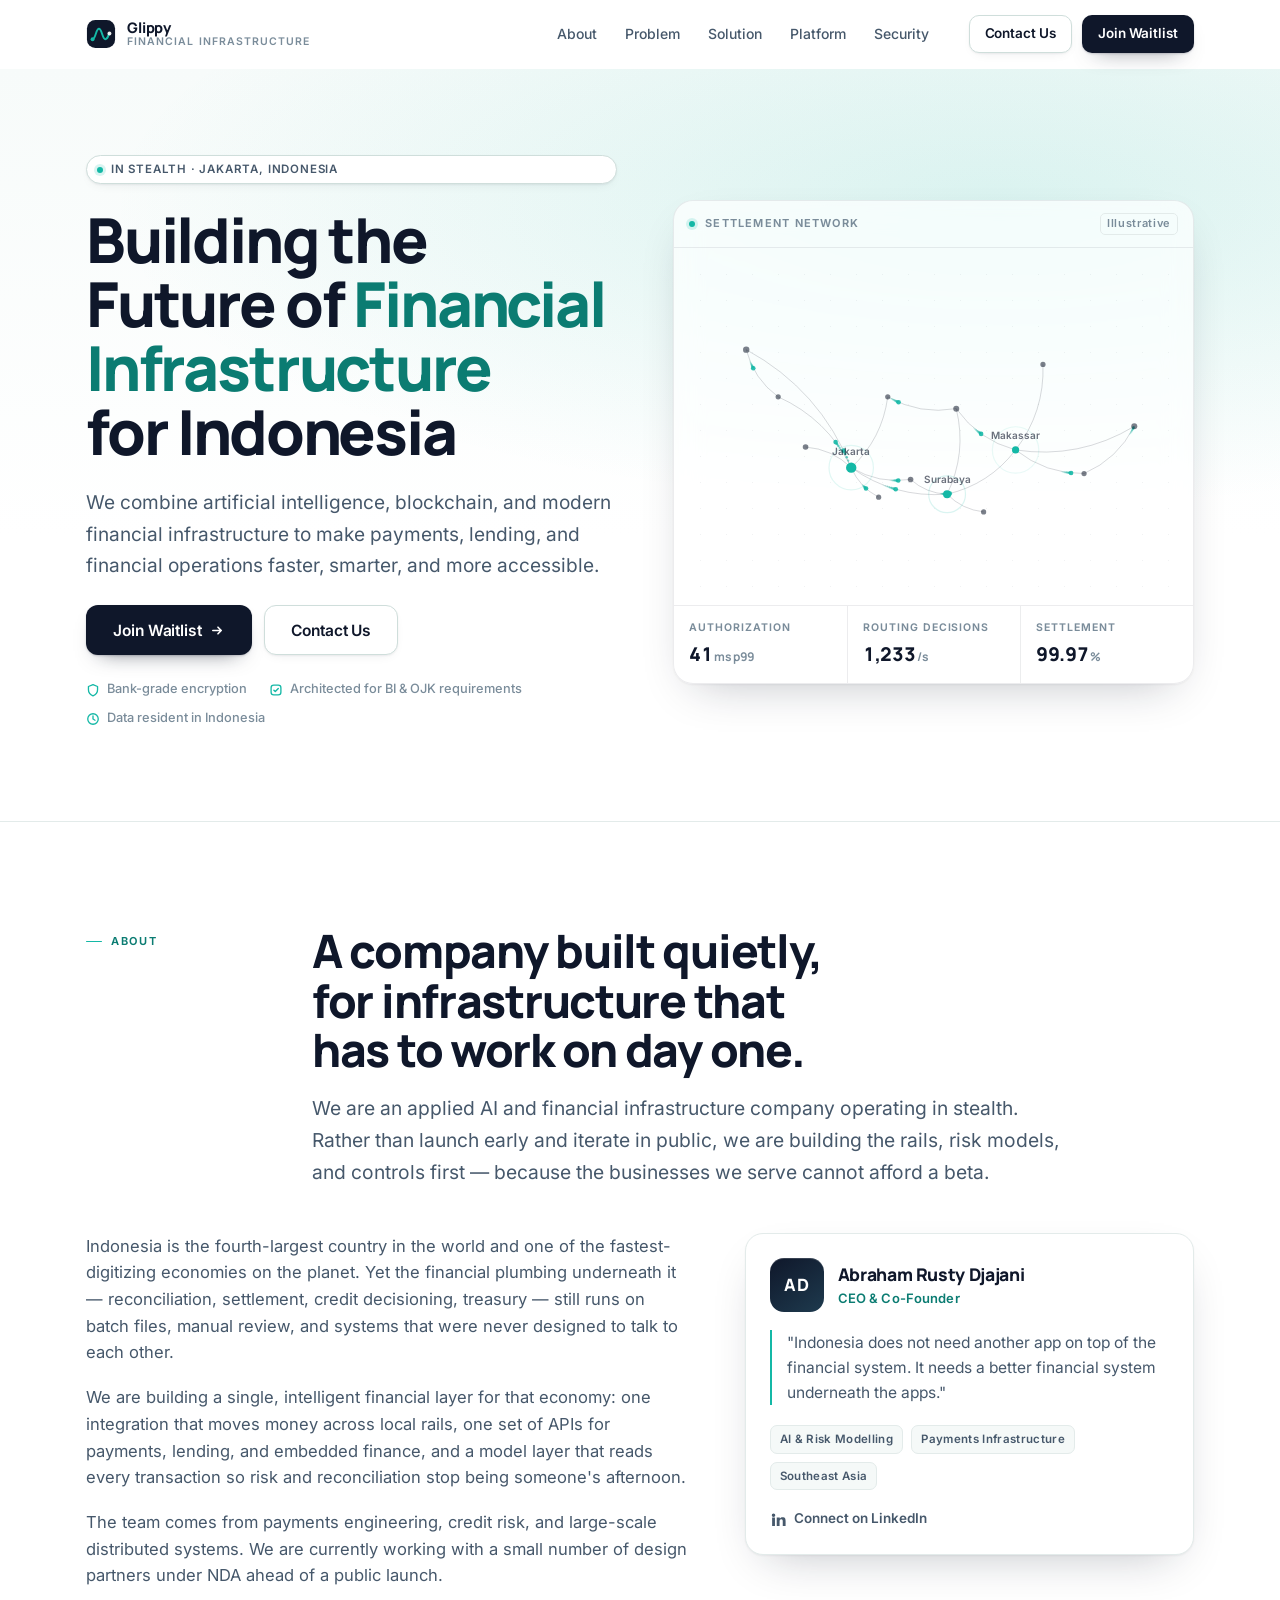
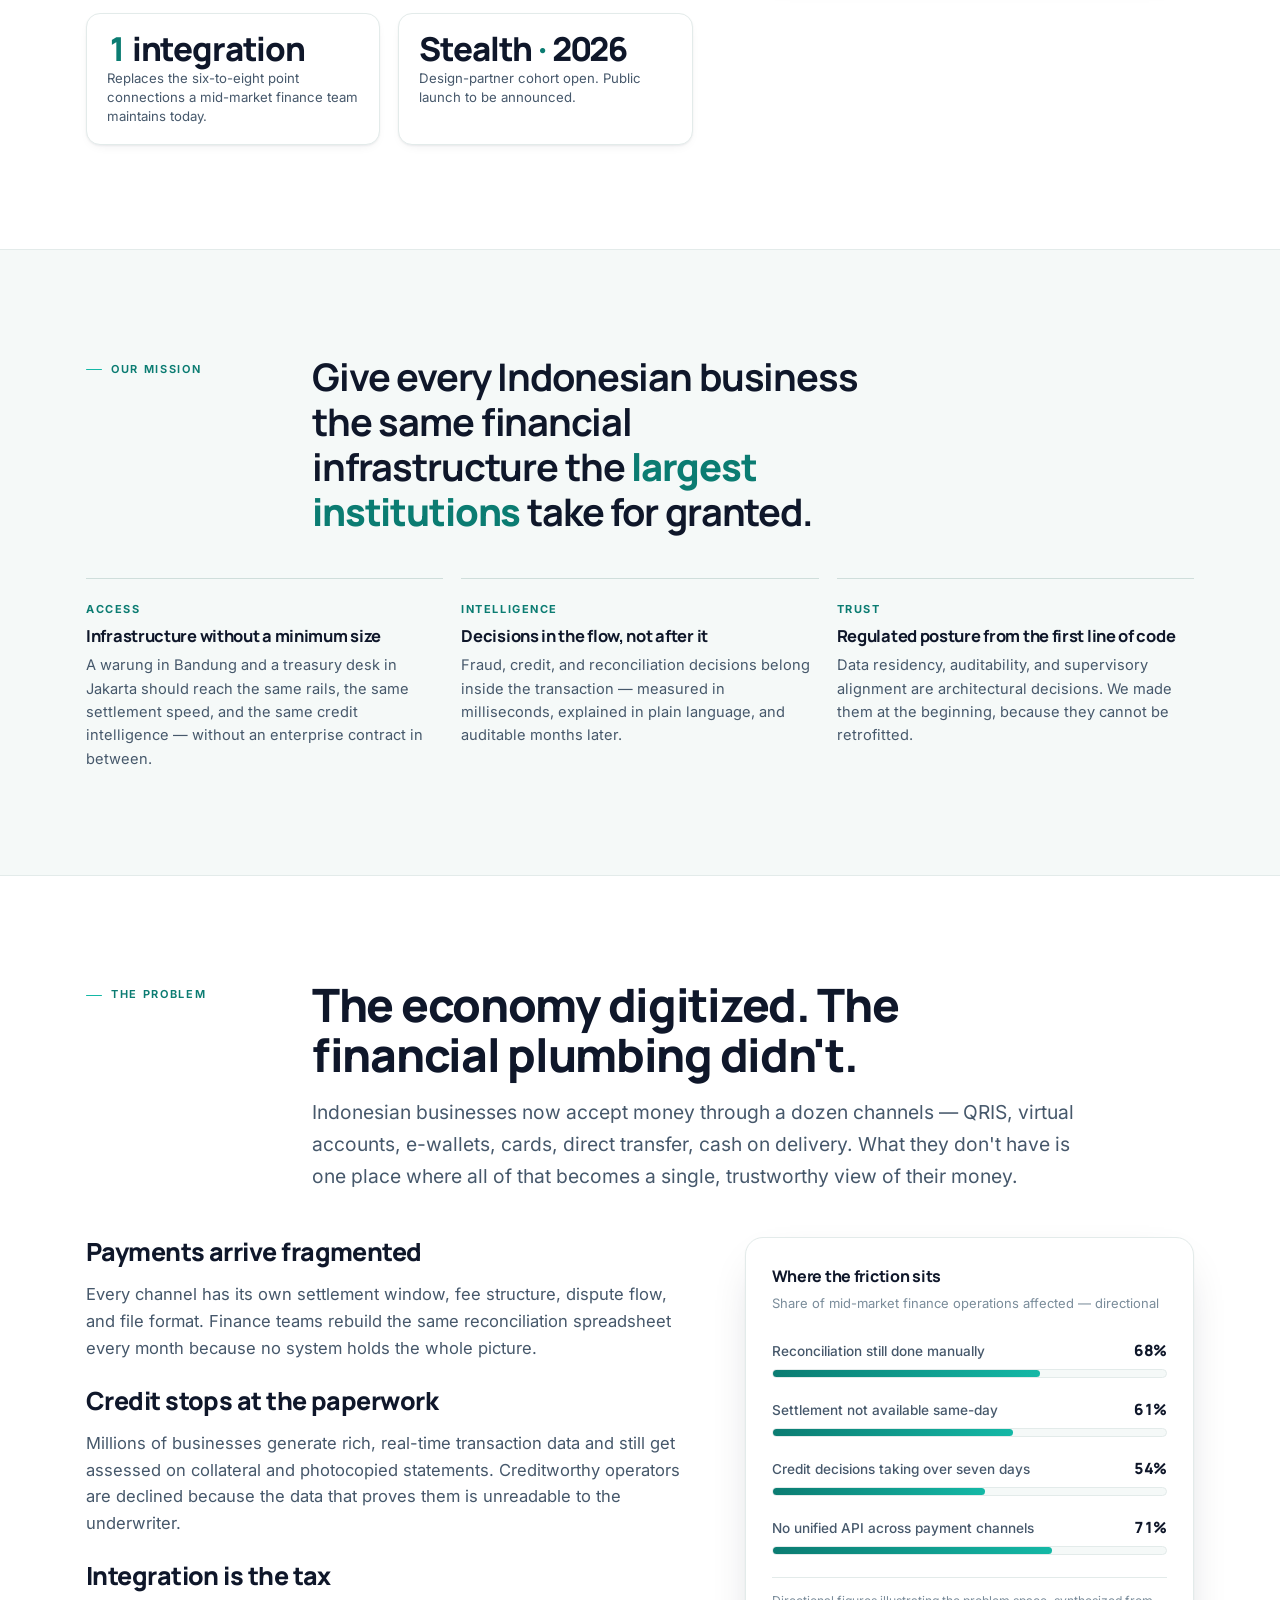
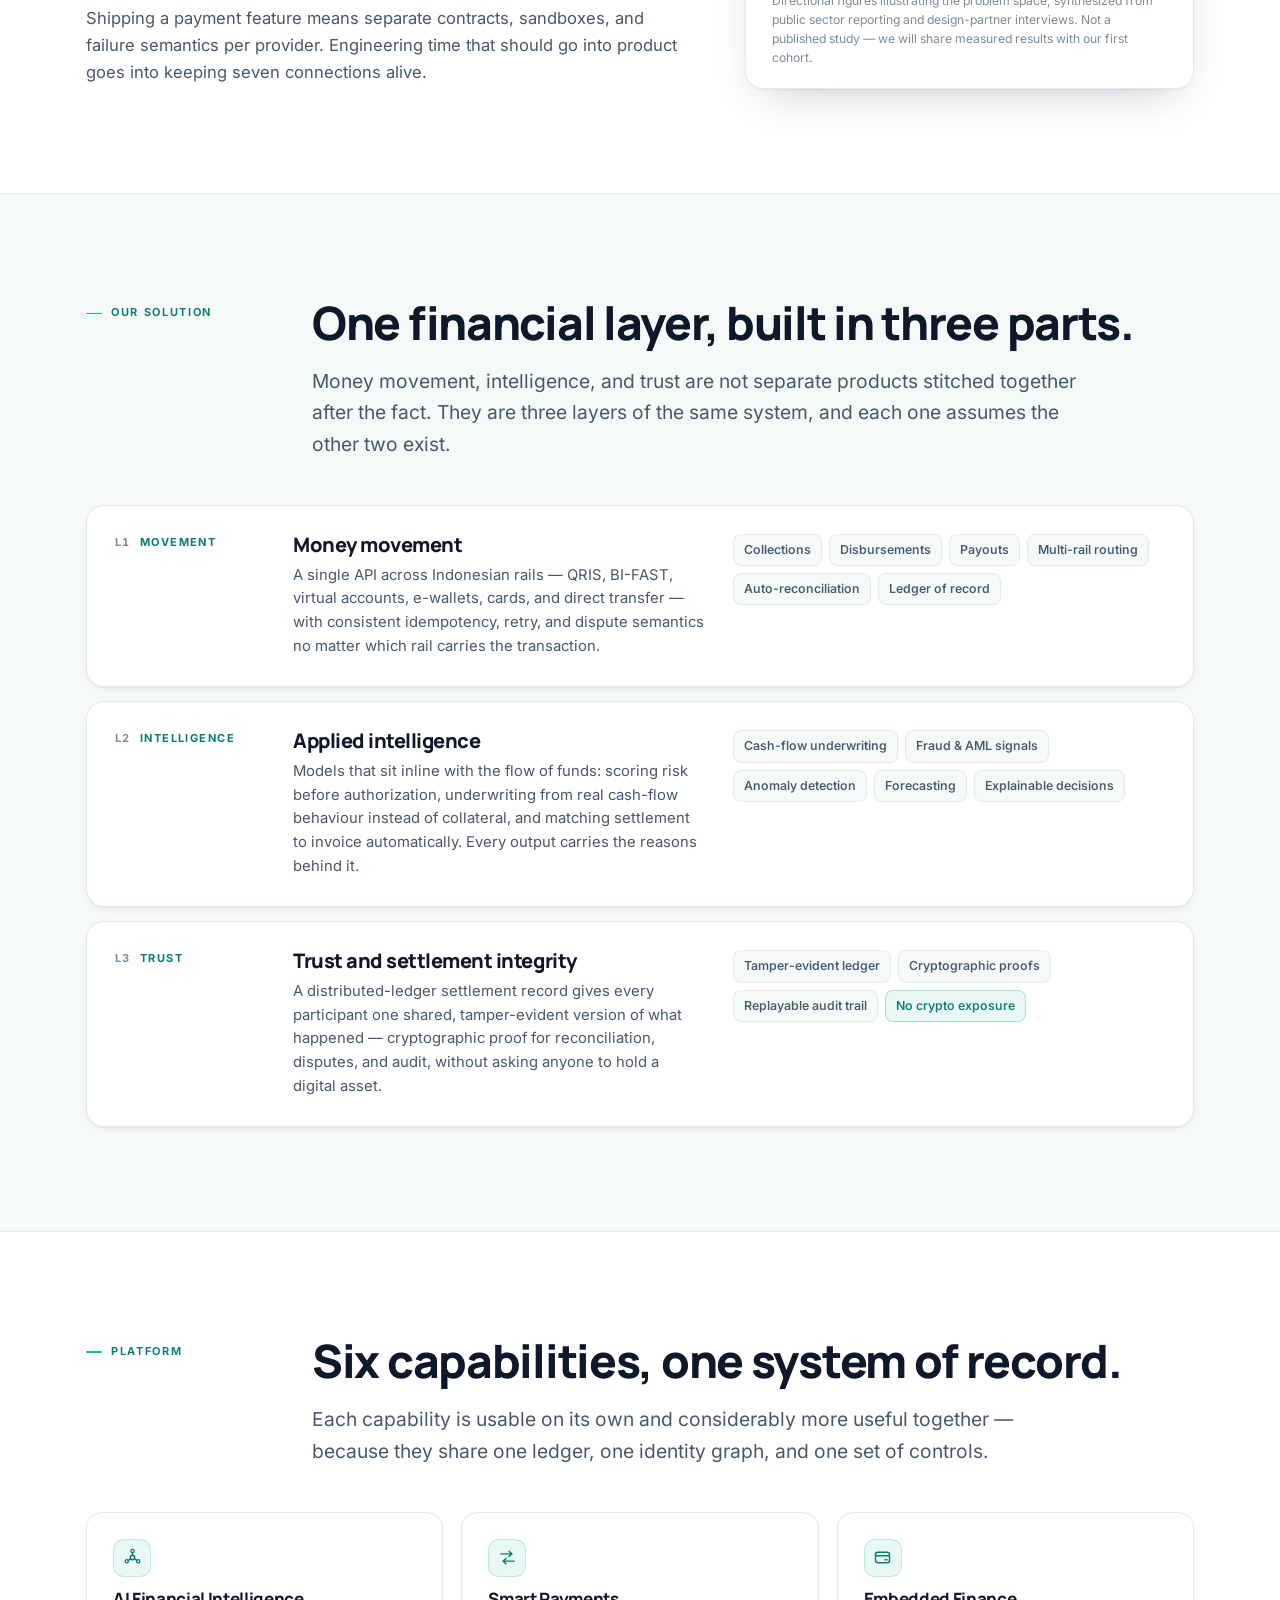
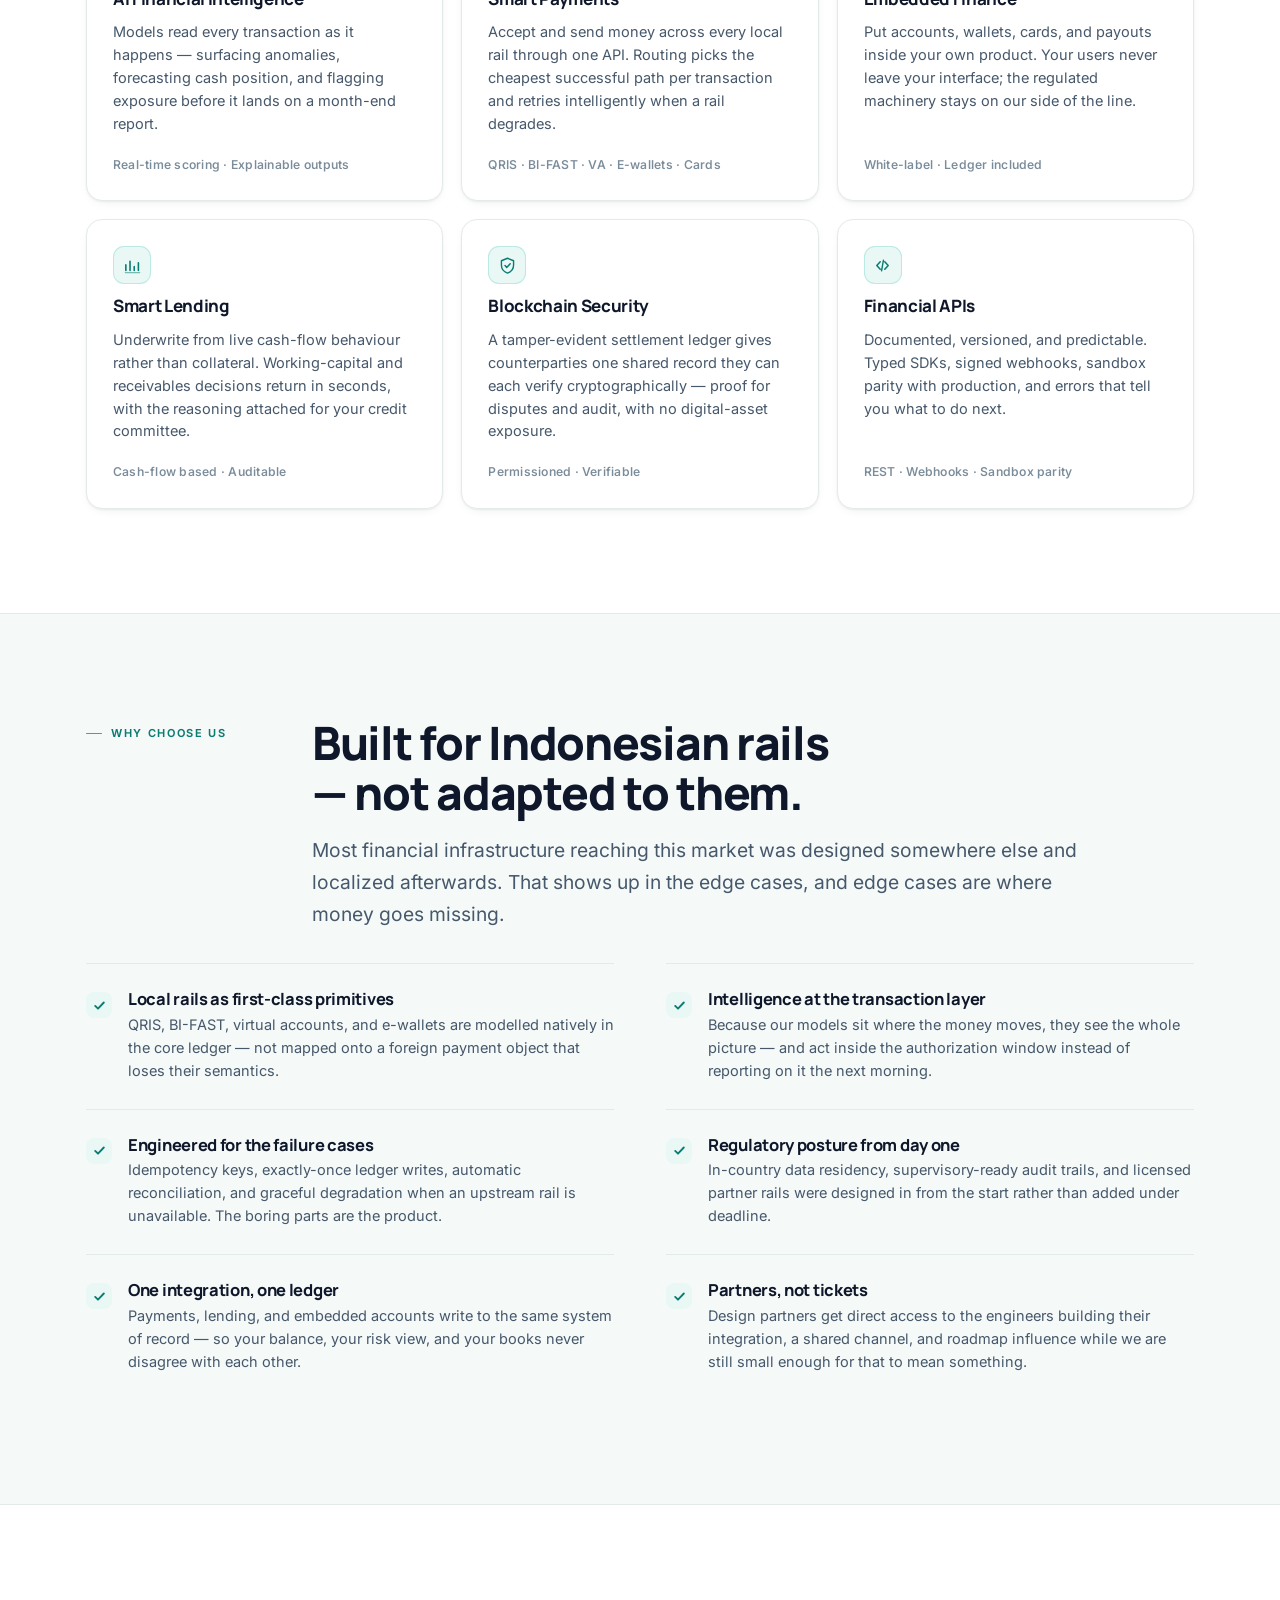
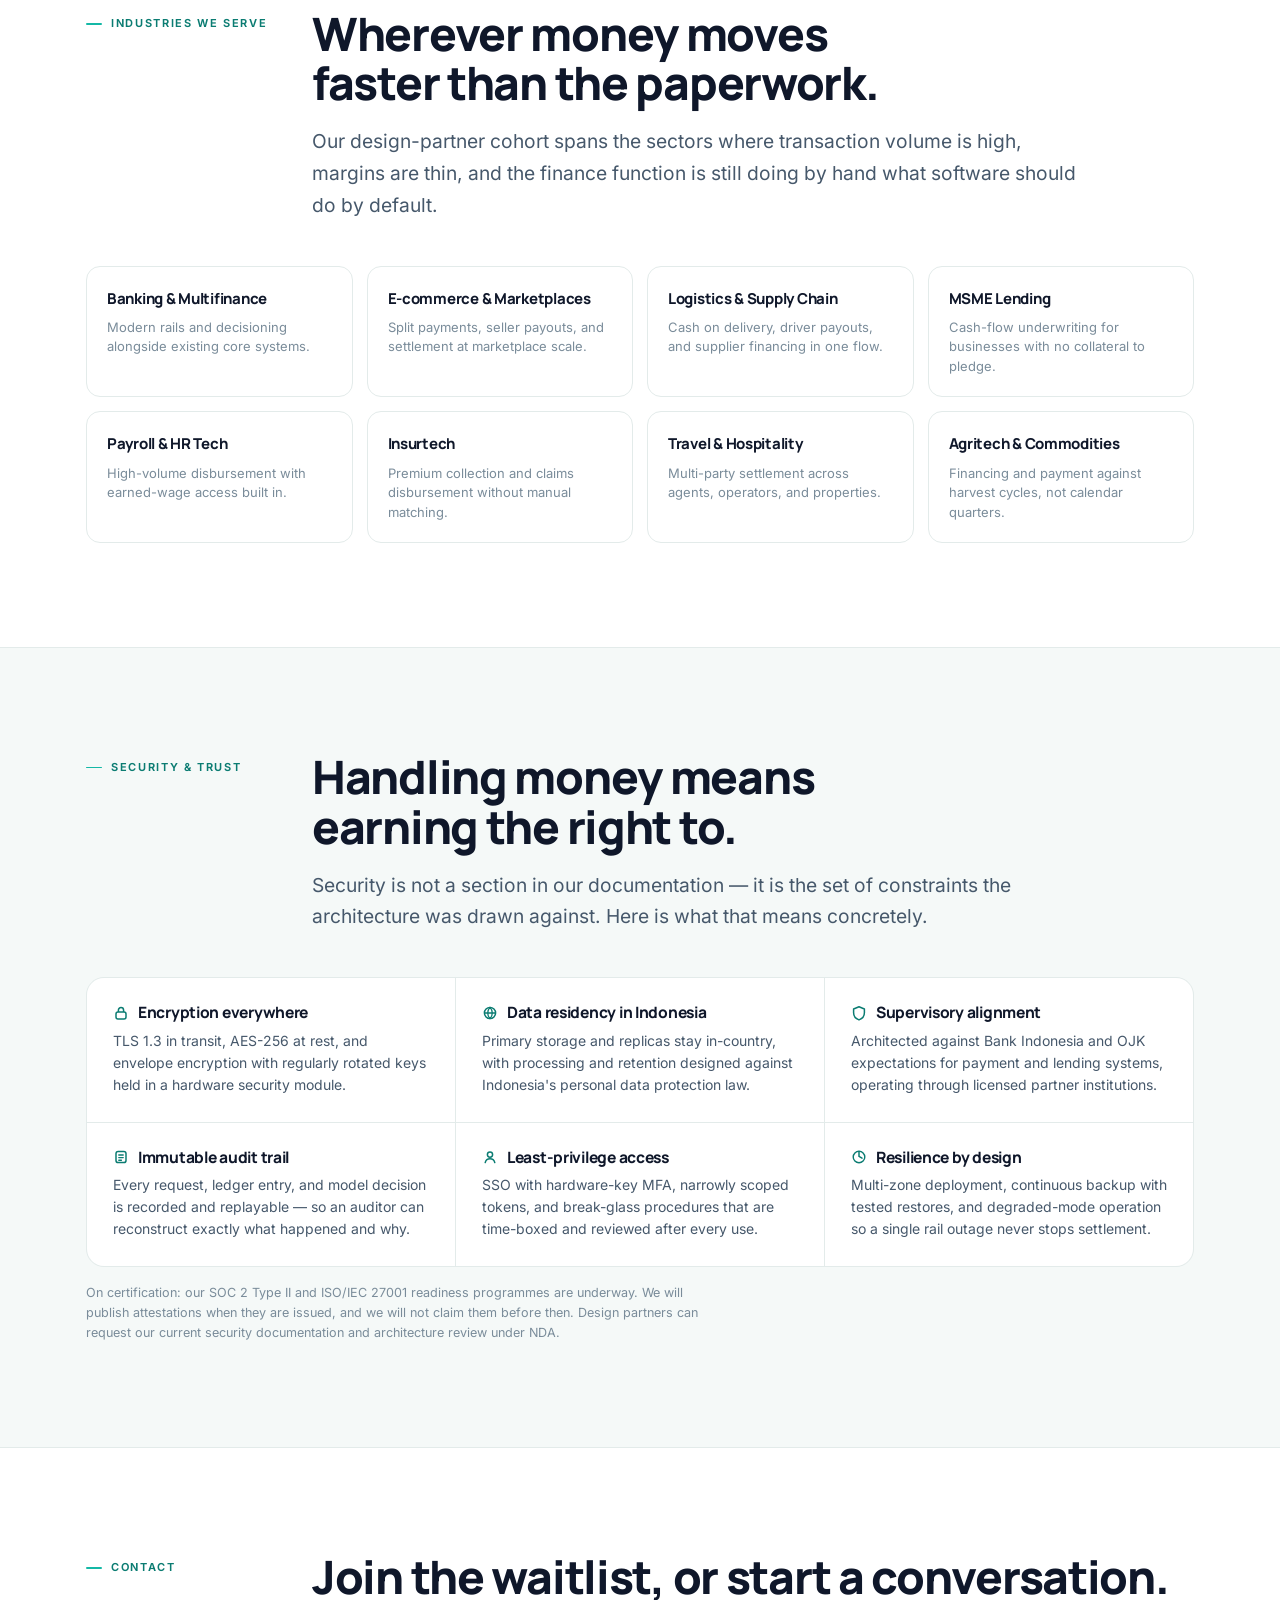
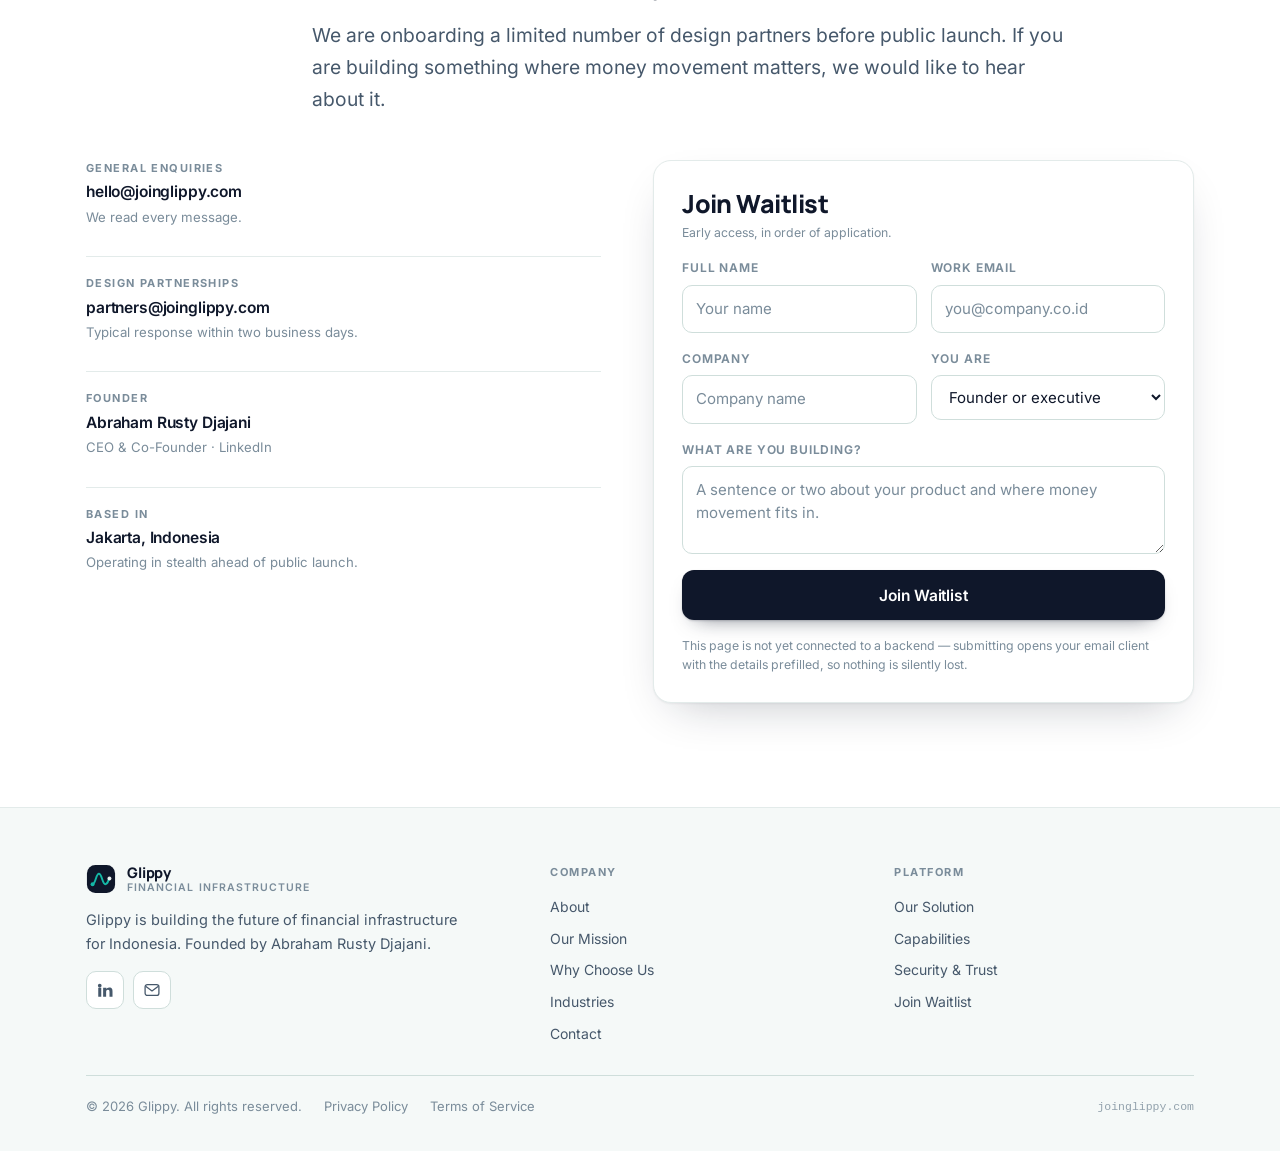
==== index.html @ 39cefb04 "Split landing page into html/css/js and rebrand to Glippy Restructure the single 167KB HTML file int" ====
<!doctype html>
<html lang="en">
<head>
<meta charset="utf-8">
<meta name="viewport" content="width=device-width, initial-scale=1">
<title>Glippy — Financial Infrastructure for Indonesia</title>
<meta name="description" content="Glippy is an applied AI and financial infrastructure company building payments, lending and settlement rails for Indonesia. Founded by Abraham Rusty Djajani. Currently in stealth.">
<meta name="theme-color" content="#14B8A6">
<link rel="canonical" href="https://joinglippy.com/">

<meta property="og:type" content="website">
<meta property="og:site_name" content="Glippy">
<meta property="og:url" content="https://joinglippy.com/">
<meta property="og:title" content="Glippy — Financial Infrastructure for Indonesia">
<meta property="og:description" content="Building the future of financial infrastructure for Indonesia. In stealth, Jakarta.">
<meta name="twitter:card" content="summary_large_image">
<meta name="twitter:title" content="Glippy — Financial Infrastructure for Indonesia">
<meta name="twitter:description" content="Building the future of financial infrastructure for Indonesia. In stealth, Jakarta.">

<link rel="icon" href="data:image/svg+xml,<svg xmlns='http://www.w3.org/2000/svg' viewBox='0 0 32 32'><rect width='32' height='32' rx='9' fill='%230F172A'/><path d='M7 21.5c3.2 0 3.6-11 6.8-11s3.6 11 6.8 11 3.4-6 4.4-6' stroke='%2314B8A6' stroke-width='2.1' stroke-linecap='round' fill='none'/></svg>">

<link rel="preload" href="fonts/inter-var.woff2" as="font" type="font/woff2" crossorigin>
<link rel="preload" href="fonts/manrope-var.woff2" as="font" type="font/woff2" crossorigin>
<link rel="stylesheet" href="css/fonts.css">
<link rel="stylesheet" href="css/styles.css">

<!-- Opt in to the scroll-reveal effect only once we know scripting works.
     Runs before first paint, so there is no flash of hidden content. -->
<script>document.documentElement.className += ' js';</script>
</head>
<body>

<header class="nav" id="nav">
  <div class="wrap nav-in">
    <a class="brand" href="#top" aria-label="Home">
      <svg class="mark" viewBox="0 0 32 32" fill="none" aria-hidden="true">
        <rect x="1" y="1" width="30" height="30" rx="9" fill="var(--ink)"/>
        <path d="M7 21.5c3.2 0 3.6-11 6.8-11s3.6 11 6.8 11 3.4-6 4.4-6" stroke="var(--accent)" stroke-width="2.1" stroke-linecap="round" fill="none"/>
        <circle cx="7" cy="21.5" r="2.1" fill="var(--accent)"/>
        <circle cx="25" cy="15.5" r="2.1" fill="#fff" fill-opacity=".9"/>
      </svg>
      <span class="brand-txt">
        <span class="brand-name">Glippy</span>
        <span class="brand-sub">Financial Infrastructure</span>
      </span>
    </a>
    <nav class="nav-links" aria-label="Sections">
      <a href="#about">About</a>
      <a href="#problem">Problem</a>
      <a href="#solution">Solution</a>
      <a href="#features">Platform</a>
      <a href="#security">Security</a>
    </nav>
    <div class="nav-act">
      <a class="btn btn-ghost btn-sm" href="#contact">Contact Us</a>
      <a class="btn btn-primary btn-sm" href="#waitlist">Join Waitlist</a>
    </div>
    <button class="burger" id="burger" aria-label="Open menu" aria-expanded="false" aria-controls="mobile"><span></span></button>
  </div>
  <div class="mobile" id="mobile">
    <div class="wrap mobile-in">
      <a href="#about">About</a>
      <a href="#mission">Our Mission</a>
      <a href="#problem">The Problem</a>
      <a href="#solution">Our Solution</a>
      <a href="#features">Platform</a>
      <a href="#industries">Industries</a>
      <a href="#security">Security &amp; Trust</a>
      <a class="btn btn-primary" href="#waitlist">Join Waitlist</a>
    </div>
  </div>
</header>

<!-- ================= HERO ================= -->
<section class="hero" id="top">
  <div class="wrap hero-in">
    <div class="stack gap-24 rv in">
      <span class="pill"><span class="dot live"></span>In stealth · Jakarta, Indonesia</span>
      <h1>Building the Future of <em>Financial Infrastructure</em> for Indonesia</h1>
      <p class="hero-sub">We combine artificial intelligence, blockchain, and modern financial infrastructure to make payments, lending, and financial operations faster, smarter, and more accessible.</p>
      <div class="hero-cta">
        <a class="btn btn-primary btn-lg" href="#waitlist">Join Waitlist
          <svg width="15" height="15" viewBox="0 0 16 16" fill="none" aria-hidden="true"><path d="M3 8h9M8.5 4.5 12 8l-3.5 3.5" stroke="currentColor" stroke-width="1.7" stroke-linecap="round" stroke-linejoin="round"/></svg>
        </a>
        <a class="btn btn-ghost btn-lg" href="#contact">Contact Us</a>
      </div>
      <ul class="trustline">
        <li><svg width="14" height="14" viewBox="0 0 16 16" fill="none" aria-hidden="true"><path d="M8 1.8 13.2 4v3.7c0 3.2-2.1 5.8-5.2 6.9-3.1-1.1-5.2-3.7-5.2-6.9V4L8 1.8Z" stroke="currentColor" stroke-width="1.5" stroke-linejoin="round"/></svg>Bank-grade encryption</li>
        <li><svg width="14" height="14" viewBox="0 0 16 16" fill="none" aria-hidden="true"><rect x="2.4" y="2.4" width="11.2" height="11.2" rx="3" stroke="currentColor" stroke-width="1.5"/><path d="M5.6 8.2 7.2 9.8l3.4-3.6" stroke="currentColor" stroke-width="1.6" stroke-linecap="round" stroke-linejoin="round"/></svg>Architected for BI &amp; OJK requirements</li>
        <li><svg width="14" height="14" viewBox="0 0 16 16" fill="none" aria-hidden="true"><circle cx="8" cy="8" r="6" stroke="currentColor" stroke-width="1.5"/><path d="M8 4.6V8l2.3 1.4" stroke="currentColor" stroke-width="1.5" stroke-linecap="round"/></svg>Data resident in Indonesia</li>
      </ul>
    </div>

    <figure class="netpanel rv in" style="margin:0;transition-delay:.12s">
      <figcaption class="netpanel-top">
        <span class="dot live"></span>Settlement network
        <span class="tag">Illustrative</span>
      </figcaption>
      <div class="netwrap"><canvas id="net" aria-label="Animated diagram: payment authorizations routing between financial hubs across the Indonesian archipelago" role="img"></canvas></div>
      <div class="netfoot">
        <div class="metric"><span class="k">Authorization</span><span class="v" id="m1">38<span>ms p99</span></span></div>
        <div class="metric"><span class="k">Routing decisions</span><span class="v" id="m2">1,240<span>/s</span></span></div>
        <div class="metric"><span class="k">Settlement</span><span class="v" id="m3">99.98<span>%</span></span></div>
      </div>
    </figure>
  </div>
</section>

<!-- ================= ABOUT ================= -->
<section class="band sec" id="about">
  <div class="wrap stack gap-44">
    <div class="sec-head rv">
      <span class="eyebrow">About</span>
      <div class="stack gap-18">
        <h2 class="h2">A company built quietly, for infrastructure that has to work on day one.</h2>
        <p class="lede">We are an applied AI and financial infrastructure company operating in stealth. Rather than launch early and iterate in public, we are building the rails, risk models, and controls first — because the businesses we serve cannot afford a beta.</p>
      </div>
    </div>

    <div class="about-grid rv">
      <div class="stack gap-18">
        <p class="body">Indonesia is the fourth-largest country in the world and one of the fastest-digitizing economies on the planet. Yet the financial plumbing underneath it — reconciliation, settlement, credit decisioning, treasury — still runs on batch files, manual review, and systems that were never designed to talk to each other.</p>
        <p class="body">We are building a single, intelligent financial layer for that economy: one integration that moves money across local rails, one set of APIs for payments, lending, and embedded finance, and a model layer that reads every transaction so risk and reconciliation stop being someone's afternoon.</p>
        <p class="body">The team comes from payments engineering, credit risk, and large-scale distributed systems. We are currently working with a small number of design partners under NDA ahead of a public launch.</p>
        <div class="grid-2" style="margin-top:6px">
          <div class="stat"><span class="v"><em>1</em> integration</span><span class="k">Replaces the six-to-eight point connections a mid-market finance team maintains today.</span></div>
          <div class="stat"><span class="v">Stealth <em>·</em> 2026</span><span class="k">Design-partner cohort open. Public launch to be announced.</span></div>
        </div>
      </div>

      <aside class="founder stack gap-18">
        <div class="founder-top">
          <div class="avatar" aria-hidden="true">AD</div>
          <div>
            <div class="founder-name">Abraham Rusty Djajani</div>
            <div class="founder-role">CEO &amp; Co-Founder</div>
          </div>
        </div>
        <p class="founder-quote">"Indonesia does not need another app on top of the financial system. It needs a better financial system underneath the apps."</p>
        <div class="founder-meta">
          <span class="tagchip">AI &amp; Risk Modelling</span>
          <span class="tagchip">Payments Infrastructure</span>
          <span class="tagchip">Southeast Asia</span>
        </div>
        <a class="linkedin" href="#" aria-label="Abraham Rusty Djajani on LinkedIn">
          <svg width="17" height="17" viewBox="0 0 24 24" fill="currentColor" aria-hidden="true"><path d="M4.98 3.5a2.5 2.5 0 1 1 0 5 2.5 2.5 0 0 1 0-5ZM3 9h4v12H3V9Zm7 0h3.8v1.7h.05c.53-.95 1.83-1.95 3.76-1.95C21.6 8.75 22 11 22 14.1V21h-4v-6.1c0-1.5-.03-3.4-2.1-3.4s-2.4 1.6-2.4 3.3V21h-4V9Z"/></svg>
          Connect on LinkedIn
        </a>
      </aside>
    </div>
  </div>
</section>

<!-- ================= MISSION ================= -->
<section class="band band-tint sec" id="mission">
  <div class="wrap stack gap-44">
    <div class="sec-head rv">
      <span class="eyebrow">Our Mission</span>
      <p class="mission-quote">Give every Indonesian business the same financial infrastructure the <b>largest institutions</b> take for granted.</p>
    </div>
    <div class="grid-3 rv">
      <div class="pillar">
        <span class="n">Access</span>
        <h4>Infrastructure without a minimum size</h4>
        <p>A warung in Bandung and a treasury desk in Jakarta should reach the same rails, the same settlement speed, and the same credit intelligence — without an enterprise contract in between.</p>
      </div>
      <div class="pillar">
        <span class="n">Intelligence</span>
        <h4>Decisions in the flow, not after it</h4>
        <p>Fraud, credit, and reconciliation decisions belong inside the transaction — measured in milliseconds, explained in plain language, and auditable months later.</p>
      </div>
      <div class="pillar">
        <span class="n">Trust</span>
        <h4>Regulated posture from the first line of code</h4>
        <p>Data residency, auditability, and supervisory alignment are architectural decisions. We made them at the beginning, because they cannot be retrofitted.</p>
      </div>
    </div>
  </div>
</section>

<!-- ================= PROBLEM ================= -->
<section class="band sec" id="problem">
  <div class="wrap stack gap-44">
    <div class="sec-head rv">
      <span class="eyebrow">The Problem</span>
      <div class="stack gap-18">
        <h2 class="h2">The economy digitized. The financial plumbing didn't.</h2>
        <p class="lede">Indonesian businesses now accept money through a dozen channels — QRIS, virtual accounts, e-wallets, cards, direct transfer, cash on delivery. What they don't have is one place where all of that becomes a single, trustworthy view of their money.</p>
      </div>
    </div>

    <div class="about-grid rv">
      <div class="stack gap-24">
        <div class="stack gap-14">
          <h3 class="h3">Payments arrive fragmented</h3>
          <p class="body">Every channel has its own settlement window, fee structure, dispute flow, and file format. Finance teams rebuild the same reconciliation spreadsheet every month because no system holds the whole picture.</p>
        </div>
        <div class="stack gap-14">
          <h3 class="h3">Credit stops at the paperwork</h3>
          <p class="body">Millions of businesses generate rich, real-time transaction data and still get assessed on collateral and photocopied statements. Creditworthy operators are declined because the data that proves them is unreadable to the underwriter.</p>
        </div>
        <div class="stack gap-14">
          <h3 class="h3">Integration is the tax</h3>
          <p class="body">Shipping a payment feature means separate contracts, sandboxes, and failure semantics per provider. Engineering time that should go into product goes into keeping seven connections alive.</p>
        </div>
      </div>

      <figure class="chartcard" style="margin:0">
        <div class="chart-title">Where the friction sits</div>
        <div class="chart-sub">Share of mid-market finance operations affected — directional</div>
        <div class="bars" id="bars">
          <div class="bar-row">
            <span class="bar-lab">Reconciliation still done manually</span>
            <span class="bar-val">68%</span>
            <div class="bar-track"><div class="bar-fill" data-v="68"></div></div>
          </div>
          <div class="bar-row">
            <span class="bar-lab">Settlement not available same-day</span>
            <span class="bar-val">61%</span>
            <div class="bar-track"><div class="bar-fill" data-v="61"></div></div>
          </div>
          <div class="bar-row">
            <span class="bar-lab">Credit decisions taking over seven days</span>
            <span class="bar-val">54%</span>
            <div class="bar-track"><div class="bar-fill" data-v="54"></div></div>
          </div>
          <div class="bar-row">
            <span class="bar-lab">No unified API across payment channels</span>
            <span class="bar-val">71%</span>
            <div class="bar-track"><div class="bar-fill" data-v="71"></div></div>
          </div>
        </div>
        <figcaption class="chart-note">Directional figures illustrating the problem space, synthesized from public sector reporting and design-partner interviews. Not a published study — we will share measured results with our first cohort.</figcaption>
      </figure>
    </div>
  </div>
</section>

<!-- ================= SOLUTION ================= -->
<section class="band band-tint sec" id="solution">
  <div class="wrap stack gap-44">
    <div class="sec-head rv">
      <span class="eyebrow">Our Solution</span>
      <div class="stack gap-18">
        <h2 class="h2">One financial layer, built in three parts.</h2>
        <p class="lede">Money movement, intelligence, and trust are not separate products stitched together after the fact. They are three layers of the same system, and each one assumes the other two exist.</p>
      </div>
    </div>

    <div class="stack gap-14 rv">
      <div class="layer">
        <span class="layer-tag"><span class="idx">L1</span>Movement</span>
        <div>
          <h4>Money movement</h4>
          <p>A single API across Indonesian rails — QRIS, BI-FAST, virtual accounts, e-wallets, cards, and direct transfer — with consistent idempotency, retry, and dispute semantics no matter which rail carries the transaction.</p>
        </div>
        <div class="chips">
          <span class="chip">Collections</span><span class="chip">Disbursements</span><span class="chip">Payouts</span>
          <span class="chip">Multi-rail routing</span><span class="chip">Auto-reconciliation</span><span class="chip">Ledger of record</span>
        </div>
      </div>
      <div class="layer">
        <span class="layer-tag"><span class="idx">L2</span>Intelligence</span>
        <div>
          <h4>Applied intelligence</h4>
          <p>Models that sit inline with the flow of funds: scoring risk before authorization, underwriting from real cash-flow behaviour instead of collateral, and matching settlement to invoice automatically. Every output carries the reasons behind it.</p>
        </div>
        <div class="chips">
          <span class="chip">Cash-flow underwriting</span><span class="chip">Fraud &amp; AML signals</span><span class="chip">Anomaly detection</span>
          <span class="chip">Forecasting</span><span class="chip">Explainable decisions</span>
        </div>
      </div>
      <div class="layer">
        <span class="layer-tag"><span class="idx">L3</span>Trust</span>
        <div>
          <h4>Trust and settlement integrity</h4>
          <p>A distributed-ledger settlement record gives every participant one shared, tamper-evident version of what happened — cryptographic proof for reconciliation, disputes, and audit, without asking anyone to hold a digital asset.</p>
        </div>
        <div class="chips">
          <span class="chip">Tamper-evident ledger</span><span class="chip">Cryptographic proofs</span><span class="chip">Replayable audit trail</span>
          <span class="chip accent">No crypto exposure</span>
        </div>
      </div>
    </div>
  </div>
</section>

<!-- ================= FEATURES ================= -->
<section class="band sec" id="features">
  <div class="wrap stack gap-44">
    <div class="sec-head rv">
      <span class="eyebrow">Platform</span>
      <div class="stack gap-18">
        <h2 class="h2">Six capabilities, one system of record.</h2>
        <p class="lede">Each capability is usable on its own and considerably more useful together — because they share one ledger, one identity graph, and one set of controls.</p>
      </div>
    </div>

    <div class="grid-3 rv">
      <article class="feat">
        <span class="feat-ico" aria-hidden="true"><svg width="19" height="19" viewBox="0 0 20 20" fill="none"><circle cx="10" cy="10" r="2.4" stroke="currentColor" stroke-width="1.5"/><circle cx="10" cy="3.2" r="1.7" stroke="currentColor" stroke-width="1.4"/><circle cx="16" cy="14" r="1.7" stroke="currentColor" stroke-width="1.4"/><circle cx="4" cy="14" r="1.7" stroke="currentColor" stroke-width="1.4"/><path d="M10 5v2.6M11.8 11.4l2.8 1.6M8.2 11.4l-2.8 1.6" stroke="currentColor" stroke-width="1.4" stroke-linecap="round"/></svg></span>
        <h4>AI Financial Intelligence</h4>
        <p>Models read every transaction as it happens — surfacing anomalies, forecasting cash position, and flagging exposure before it lands on a month-end report.</p>
        <span class="meta">Real-time scoring · Explainable outputs</span>
      </article>

      <article class="feat">
        <span class="feat-ico" aria-hidden="true"><svg width="19" height="19" viewBox="0 0 20 20" fill="none"><path d="M3 6.2h11.5M11.6 3.4 14.6 6.2 11.6 9M17 13.8H5.5M8.4 11l-3 2.8L8.4 16.6" stroke="currentColor" stroke-width="1.5" stroke-linecap="round" stroke-linejoin="round"/></svg></span>
        <h4>Smart Payments</h4>
        <p>Accept and send money across every local rail through one API. Routing picks the cheapest successful path per transaction and retries intelligently when a rail degrades.</p>
        <span class="meta">QRIS · BI-FAST · VA · E-wallets · Cards</span>
      </article>

      <article class="feat">
        <span class="feat-ico" aria-hidden="true"><svg width="19" height="19" viewBox="0 0 20 20" fill="none"><rect x="2.6" y="4.4" width="14.8" height="11.2" rx="2.6" stroke="currentColor" stroke-width="1.5"/><path d="M2.6 8.2h14.8" stroke="currentColor" stroke-width="1.5"/><path d="M12.6 12.4h2.2" stroke="currentColor" stroke-width="1.6" stroke-linecap="round"/></svg></span>
        <h4>Embedded Finance</h4>
        <p>Put accounts, wallets, cards, and payouts inside your own product. Your users never leave your interface; the regulated machinery stays on our side of the line.</p>
        <span class="meta">White-label · Ledger included</span>
      </article>

      <article class="feat">
        <span class="feat-ico" aria-hidden="true"><svg width="19" height="19" viewBox="0 0 20 20" fill="none"><path d="M3 15.2V9.4M7.4 15.2V5.6M11.8 15.2v-4M16.2 15.2V7.2" stroke="currentColor" stroke-width="1.7" stroke-linecap="round"/><path d="M2.4 17.4h15.2" stroke="currentColor" stroke-width="1.3" stroke-linecap="round" opacity=".5"/></svg></span>
        <h4>Smart Lending</h4>
        <p>Underwrite from live cash-flow behaviour rather than collateral. Working-capital and receivables decisions return in seconds, with the reasoning attached for your credit committee.</p>
        <span class="meta">Cash-flow based · Auditable</span>
      </article>

      <article class="feat">
        <span class="feat-ico" aria-hidden="true"><svg width="19" height="19" viewBox="0 0 20 20" fill="none"><path d="M10 2.4 16.4 5v4.6c0 4-2.6 7.2-6.4 8.4-3.8-1.2-6.4-4.4-6.4-8.4V5L10 2.4Z" stroke="currentColor" stroke-width="1.5" stroke-linejoin="round"/><path d="M7.4 10.1 9.2 12l3.6-3.9" stroke="currentColor" stroke-width="1.6" stroke-linecap="round" stroke-linejoin="round"/></svg></span>
        <h4>Blockchain Security</h4>
        <p>A tamper-evident settlement ledger gives counterparties one shared record they can each verify cryptographically — proof for disputes and audit, with no digital-asset exposure.</p>
        <span class="meta">Permissioned · Verifiable</span>
      </article>

      <article class="feat">
        <span class="feat-ico" aria-hidden="true"><svg width="19" height="19" viewBox="0 0 20 20" fill="none"><path d="M7.6 6 4 10l3.6 4M12.4 6 16 10l-3.6 4" stroke="currentColor" stroke-width="1.6" stroke-linecap="round" stroke-linejoin="round"/><path d="M11 4.4 9 15.6" stroke="currentColor" stroke-width="1.5" stroke-linecap="round"/></svg></span>
        <h4>Financial APIs</h4>
        <p>Documented, versioned, and predictable. Typed SDKs, signed webhooks, sandbox parity with production, and errors that tell you what to do next.</p>
        <span class="meta">REST · Webhooks · Sandbox parity</span>
      </article>
    </div>
  </div>
</section>

<!-- ================= WHY ================= -->
<section class="band band-tint sec" id="why">
  <div class="wrap stack gap-32">
    <div class="sec-head rv">
      <span class="eyebrow">Why Choose Us</span>
      <div class="stack gap-18">
        <h2 class="h2">Built for Indonesian rails — not adapted to them.</h2>
        <p class="lede">Most financial infrastructure reaching this market was designed somewhere else and localized afterwards. That shows up in the edge cases, and edge cases are where money goes missing.</p>
      </div>
    </div>

    <div class="whygrid rv">
      <div class="why">
        <span class="why-ico" aria-hidden="true"><svg width="15" height="15" viewBox="0 0 16 16" fill="none"><path d="M3.4 8.4 6.4 11.4l6.2-6.6" stroke="currentColor" stroke-width="2" stroke-linecap="round" stroke-linejoin="round"/></svg></span>
        <div><h4>Local rails as first-class primitives</h4><p>QRIS, BI-FAST, virtual accounts, and e-wallets are modelled natively in the core ledger — not mapped onto a foreign payment object that loses their semantics.</p></div>
      </div>
      <div class="why">
        <span class="why-ico" aria-hidden="true"><svg width="15" height="15" viewBox="0 0 16 16" fill="none"><path d="M3.4 8.4 6.4 11.4l6.2-6.6" stroke="currentColor" stroke-width="2" stroke-linecap="round" stroke-linejoin="round"/></svg></span>
        <div><h4>Intelligence at the transaction layer</h4><p>Because our models sit where the money moves, they see the whole picture — and act inside the authorization window instead of reporting on it the next morning.</p></div>
      </div>
      <div class="why">
        <span class="why-ico" aria-hidden="true"><svg width="15" height="15" viewBox="0 0 16 16" fill="none"><path d="M3.4 8.4 6.4 11.4l6.2-6.6" stroke="currentColor" stroke-width="2" stroke-linecap="round" stroke-linejoin="round"/></svg></span>
        <div><h4>Engineered for the failure cases</h4><p>Idempotency keys, exactly-once ledger writes, automatic reconciliation, and graceful degradation when an upstream rail is unavailable. The boring parts are the product.</p></div>
      </div>
      <div class="why">
        <span class="why-ico" aria-hidden="true"><svg width="15" height="15" viewBox="0 0 16 16" fill="none"><path d="M3.4 8.4 6.4 11.4l6.2-6.6" stroke="currentColor" stroke-width="2" stroke-linecap="round" stroke-linejoin="round"/></svg></span>
        <div><h4>Regulatory posture from day one</h4><p>In-country data residency, supervisory-ready audit trails, and licensed partner rails were designed in from the start rather than added under deadline.</p></div>
      </div>
      <div class="why">
        <span class="why-ico" aria-hidden="true"><svg width="15" height="15" viewBox="0 0 16 16" fill="none"><path d="M3.4 8.4 6.4 11.4l6.2-6.6" stroke="currentColor" stroke-width="2" stroke-linecap="round" stroke-linejoin="round"/></svg></span>
        <div><h4>One integration, one ledger</h4><p>Payments, lending, and embedded accounts write to the same system of record — so your balance, your risk view, and your books never disagree with each other.</p></div>
      </div>
      <div class="why">
        <span class="why-ico" aria-hidden="true"><svg width="15" height="15" viewBox="0 0 16 16" fill="none"><path d="M3.4 8.4 6.4 11.4l6.2-6.6" stroke="currentColor" stroke-width="2" stroke-linecap="round" stroke-linejoin="round"/></svg></span>
        <div><h4>Partners, not tickets</h4><p>Design partners get direct access to the engineers building their integration, a shared channel, and roadmap influence while we are still small enough for that to mean something.</p></div>
      </div>
    </div>
  </div>
</section>

<!-- ================= INDUSTRIES ================= -->
<section class="band sec" id="industries">
  <div class="wrap stack gap-44">
    <div class="sec-head rv">
      <span class="eyebrow">Industries We Serve</span>
      <div class="stack gap-18">
        <h2 class="h2">Wherever money moves faster than the paperwork.</h2>
        <p class="lede">Our design-partner cohort spans the sectors where transaction volume is high, margins are thin, and the finance function is still doing by hand what software should do by default.</p>
      </div>
    </div>
    <div class="inds rv">
      <div class="ind"><span class="t">Banking &amp; Multifinance</span><span class="d">Modern rails and decisioning alongside existing core systems.</span></div>
      <div class="ind"><span class="t">E-commerce &amp; Marketplaces</span><span class="d">Split payments, seller payouts, and settlement at marketplace scale.</span></div>
      <div class="ind"><span class="t">Logistics &amp; Supply Chain</span><span class="d">Cash on delivery, driver payouts, and supplier financing in one flow.</span></div>
      <div class="ind"><span class="t">MSME Lending</span><span class="d">Cash-flow underwriting for businesses with no collateral to pledge.</span></div>
      <div class="ind"><span class="t">Payroll &amp; HR Tech</span><span class="d">High-volume disbursement with earned-wage access built in.</span></div>
      <div class="ind"><span class="t">Insurtech</span><span class="d">Premium collection and claims disbursement without manual matching.</span></div>
      <div class="ind"><span class="t">Travel &amp; Hospitality</span><span class="d">Multi-party settlement across agents, operators, and properties.</span></div>
      <div class="ind"><span class="t">Agritech &amp; Commodities</span><span class="d">Financing and payment against harvest cycles, not calendar quarters.</span></div>
    </div>
  </div>
</section>

<!-- ================= SECURITY ================= -->
<section class="band band-tint sec" id="security">
  <div class="wrap stack gap-44">
    <div class="sec-head rv">
      <span class="eyebrow">Security &amp; Trust</span>
      <div class="stack gap-18">
        <h2 class="h2">Handling money means earning the right to.</h2>
        <p class="lede">Security is not a section in our documentation — it is the set of constraints the architecture was drawn against. Here is what that means concretely.</p>
      </div>
    </div>

    <div class="rv">
      <div class="secure">
        <div class="secure-cell">
          <h4><svg width="16" height="16" viewBox="0 0 16 16" fill="none" aria-hidden="true"><rect x="3" y="7" width="10" height="7" rx="2" stroke="currentColor" stroke-width="1.5"/><path d="M5.4 7V5.2a2.6 2.6 0 0 1 5.2 0V7" stroke="currentColor" stroke-width="1.5"/></svg>Encryption everywhere</h4>
          <p>TLS 1.3 in transit, AES-256 at rest, and envelope encryption with regularly rotated keys held in a hardware security module.</p>
        </div>
        <div class="secure-cell">
          <h4><svg width="16" height="16" viewBox="0 0 16 16" fill="none" aria-hidden="true"><circle cx="8" cy="8" r="5.6" stroke="currentColor" stroke-width="1.5"/><path d="M2.6 8h10.8M8 2.4c1.5 1.6 2.3 3.6 2.3 5.6S9.5 12 8 13.6C6.5 12 5.7 10 5.7 8s.8-4 2.3-5.6Z" stroke="currentColor" stroke-width="1.3"/></svg>Data residency in Indonesia</h4>
          <p>Primary storage and replicas stay in-country, with processing and retention designed against Indonesia's personal data protection law.</p>
        </div>
        <div class="secure-cell">
          <h4><svg width="16" height="16" viewBox="0 0 16 16" fill="none" aria-hidden="true"><path d="M8 1.8 13.4 4v3.8c0 3.3-2.2 6-5.4 7.1-3.2-1.1-5.4-3.8-5.4-7.1V4L8 1.8Z" stroke="currentColor" stroke-width="1.5" stroke-linejoin="round"/></svg>Supervisory alignment</h4>
          <p>Architected against Bank Indonesia and OJK expectations for payment and lending systems, operating through licensed partner institutions.</p>
        </div>
        <div class="secure-cell">
          <h4><svg width="16" height="16" viewBox="0 0 16 16" fill="none" aria-hidden="true"><rect x="3" y="2.4" width="10" height="11.2" rx="2.2" stroke="currentColor" stroke-width="1.5"/><path d="M5.8 6h4.4M5.8 8.6h4.4M5.8 11.2h2.6" stroke="currentColor" stroke-width="1.4" stroke-linecap="round"/></svg>Immutable audit trail</h4>
          <p>Every request, ledger entry, and model decision is recorded and replayable — so an auditor can reconstruct exactly what happened and why.</p>
        </div>
        <div class="secure-cell">
          <h4><svg width="16" height="16" viewBox="0 0 16 16" fill="none" aria-hidden="true"><circle cx="8" cy="5.6" r="2.6" stroke="currentColor" stroke-width="1.5"/><path d="M3.2 13.6c.6-2.4 2.5-3.8 4.8-3.8s4.2 1.4 4.8 3.8" stroke="currentColor" stroke-width="1.5" stroke-linecap="round"/></svg>Least-privilege access</h4>
          <p>SSO with hardware-key MFA, narrowly scoped tokens, and break-glass procedures that are time-boxed and reviewed after every use.</p>
        </div>
        <div class="secure-cell">
          <h4><svg width="16" height="16" viewBox="0 0 16 16" fill="none" aria-hidden="true"><path d="M8 2.6v4.8l3 1.8" stroke="currentColor" stroke-width="1.5" stroke-linecap="round"/><circle cx="8" cy="8" r="5.8" stroke="currentColor" stroke-width="1.4"/></svg>Resilience by design</h4>
          <p>Multi-zone deployment, continuous backup with tested restores, and degraded-mode operation so a single rail outage never stops settlement.</p>
        </div>
      </div>
      <p class="secure-note">On certification: our SOC&nbsp;2 Type&nbsp;II and ISO/IEC&nbsp;27001 readiness programmes are underway. We will publish attestations when they are issued, and we will not claim them before then. Design partners can request our current security documentation and architecture review under NDA.</p>
    </div>
  </div>
</section>

<!-- ================= CONTACT ================= -->
<section class="band sec" id="contact">
  <div class="wrap stack gap-44">
    <div class="sec-head rv">
      <span class="eyebrow">Contact</span>
      <div class="stack gap-18">
        <h2 class="h2">Join the waitlist, or start a conversation.</h2>
        <p class="lede">We are onboarding a limited number of design partners before public launch. If you are building something where money movement matters, we would like to hear about it.</p>
      </div>
    </div>

    <div class="contact-grid rv">
      <div class="stack gap-10">
        <div class="cdetail" style="border-top:none;padding-top:0">
          <span class="k">General enquiries</span>
          <span class="v"><a href="mailto:hello@joinglippy.com">hello@joinglippy.com</a></span>
          <span class="n">We read every message.</span>
        </div>
        <div class="cdetail">
          <span class="k">Design partnerships</span>
          <span class="v"><a href="mailto:partners@joinglippy.com">partners@joinglippy.com</a></span>
          <span class="n">Typical response within two business days.</span>
        </div>
        <div class="cdetail">
          <span class="k">Founder</span>
          <span class="v">Abraham Rusty Djajani</span>
          <span class="n">CEO &amp; Co-Founder · <a href="#">LinkedIn</a></span>
        </div>
        <div class="cdetail">
          <span class="k">Based in</span>
          <span class="v">Jakarta, Indonesia</span>
          <span class="n">Operating in stealth ahead of public launch.</span>
        </div>
      </div>

      <form class="form" id="waitlist" novalidate>
        <div class="stack gap-10" style="gap:4px">
          <h3 class="h3">Join Waitlist</h3>
          <p class="form-note">Early access, in order of application.</p>
        </div>
        <div class="form-row">
          <div class="field">
            <label for="f-name">Full name</label>
            <input id="f-name" name="name" type="text" placeholder="Your name" autocomplete="name" required />
          </div>
          <div class="field">
            <label for="f-email">Work email</label>
            <input id="f-email" name="email" type="email" placeholder="you@company.co.id" autocomplete="email" required />
          </div>
        </div>
        <div class="form-row">
          <div class="field">
            <label for="f-company">Company</label>
            <input id="f-company" name="company" type="text" placeholder="Company name" autocomplete="organization" />
          </div>
          <div class="field">
            <label for="f-role">You are</label>
            <select id="f-role" name="role">
              <option>Founder or executive</option>
              <option>Engineering or product</option>
              <option>Finance or treasury</option>
              <option>Risk or compliance</option>
              <option>Investor</option>
              <option>Something else</option>
            </select>
          </div>
        </div>
        <div class="field">
          <label for="f-msg">What are you building?</label>
          <textarea id="f-msg" name="message" placeholder="A sentence or two about your product and where money movement fits in."></textarea>
        </div>
        <button class="btn btn-primary btn-lg" type="submit" style="width:100%">Join Waitlist</button>
        <div class="sent" id="sent" role="status">
          <svg width="17" height="17" viewBox="0 0 16 16" fill="none" aria-hidden="true"><circle cx="8" cy="8" r="6.4" stroke="currentColor" stroke-width="1.5"/><path d="M5.3 8.2 7 9.9l3.7-4" stroke="currentColor" stroke-width="1.7" stroke-linecap="round" stroke-linejoin="round"/></svg>
          <span id="sent-msg"></span>
        </div>
        <p class="form-note">This page is not yet connected to a backend — submitting opens your email client with the details prefilled, so nothing is silently lost.</p>
      </form>
    </div>
  </div>
</section>

<!-- ================= FOOTER ================= -->
<footer class="foot">
  <div class="wrap">
    <div class="foot-in">
      <div>
        <a class="brand" href="#top" style="margin-bottom:14px">
          <svg class="mark" viewBox="0 0 32 32" fill="none" aria-hidden="true">
            <rect x="1" y="1" width="30" height="30" rx="9" fill="var(--ink)"/>
            <path d="M7 21.5c3.2 0 3.6-11 6.8-11s3.6 11 6.8 11 3.4-6 4.4-6" stroke="var(--accent)" stroke-width="2.1" stroke-linecap="round" fill="none"/>
            <circle cx="7" cy="21.5" r="2.1" fill="var(--accent)"/>
            <circle cx="25" cy="15.5" r="2.1" fill="#fff" fill-opacity=".9"/>
          </svg>
          <span class="brand-txt">
            <span class="brand-name">Glippy</span>
            <span class="brand-sub">Financial Infrastructure</span>
          </span>
        </a>
        <p class="body" style="font-size:14.5px;max-width:42ch">Glippy is building the future of financial infrastructure for Indonesia. Founded by Abraham Rusty Djajani.</p>
        <div class="social">
          <a href="#" aria-label="LinkedIn">
            <svg width="18" height="18" viewBox="0 0 24 24" fill="currentColor" aria-hidden="true"><path d="M4.98 3.5a2.5 2.5 0 1 1 0 5 2.5 2.5 0 0 1 0-5ZM3 9h4v12H3V9Zm7 0h3.8v1.7h.05c.53-.95 1.83-1.95 3.76-1.95C21.6 8.75 22 11 22 14.1V21h-4v-6.1c0-1.5-.03-3.4-2.1-3.4s-2.4 1.6-2.4 3.3V21h-4V9Z"/></svg>
          </a>
          <a href="mailto:hello@joinglippy.com" aria-label="Email">
            <svg width="18" height="18" viewBox="0 0 24 24" fill="none" aria-hidden="true"><rect x="2.8" y="4.8" width="18.4" height="14.4" rx="3" stroke="currentColor" stroke-width="1.7"/><path d="m4.4 7.6 7.6 5.6 7.6-5.6" stroke="currentColor" stroke-width="1.7" stroke-linecap="round" stroke-linejoin="round"/></svg>
          </a>
        </div>
      </div>
      <div>
        <h5>Company</h5>
        <div class="foot-links">
          <a href="#about">About</a>
          <a href="#mission">Our Mission</a>
          <a href="#why">Why Choose Us</a>
          <a href="#industries">Industries</a>
          <a href="#contact">Contact</a>
        </div>
      </div>
      <div>
        <h5>Platform</h5>
        <div class="foot-links">
          <a href="#solution">Our Solution</a>
          <a href="#features">Capabilities</a>
          <a href="#security">Security &amp; Trust</a>
          <a href="#waitlist">Join Waitlist</a>
        </div>
      </div>
    </div>
    <div class="foot-base">
      <span>&copy; 2026 Glippy. All rights reserved.</span>
      <a href="#">Privacy Policy</a>
      <a href="#">Terms of Service</a>
      <span class="pageid sep">joinglippy.com</span>
    </div>
  </div>
</footer>

<script src="js/app.js" defer></script>
</body>
</html>
---- css/fonts.css ----
/* ============ fonts (self-hosted, no external requests) ============ */
@font-face{
  font-family:'ManropeV';
  font-style:normal;
  font-weight:200 800;
  font-display:swap;
  src:url(../fonts/manrope-var.woff2) format('woff2');
}
@font-face{
  font-family:'InterV';
  font-style:normal;
  font-weight:100 900;
  font-display:swap;
  src:url(../fonts/inter-var.woff2) format('woff2');
}
---- css/styles.css ----
/* ============ tokens ============ */
:root{
  --paper:#FFFFFF;
  --tint:#F5F9F8;
  --surface:#FFFFFF;
  --surface-2:#FBFDFD;
  --ink:#0F172A;
  --ink-2:#46586B;
  --ink-3:#7A8C9A;
  --line:#E3EBEA;
  --line-2:#CFDEDB;
  --accent:#14B8A6;
  --accent-ink:#0B7C72;
  --accent-soft:#E9F8F5;
  --accent-glow:rgba(20,184,166,.16);
  --glass:rgba(255,255,255,.72);
  --glass-line:rgba(15,23,42,.08);
  --shadow-s:0 1px 2px rgba(15,23,42,.05),0 4px 14px -8px rgba(15,23,42,.16);
  --shadow-m:0 1px 2px rgba(15,23,42,.05),0 18px 46px -22px rgba(15,23,42,.30);
  --net-node:#0F172A;
  --net-link:rgba(15,23,42,.16);
  --net-grid:rgba(15,23,42,.055);
  --sheen:linear-gradient(180deg,#F7FBFA 0%,#FFFFFF 62%);
  color-scheme:light;
}
@media (prefers-color-scheme:dark){
  :root{
    --paper:#070C16; --tint:#0A1120; --surface:#0F172A; --surface-2:#121C31;
    --ink:#E9F1F0; --ink-2:#A3B5BE; --ink-3:#71858F;
    --line:#1C2A3D; --line-2:#2A3B52;
    --accent:#2DD4BF; --accent-ink:#5EEAD4; --accent-soft:rgba(45,212,191,.10);
    --accent-glow:rgba(45,212,191,.20);
    --glass:rgba(15,23,42,.62); --glass-line:rgba(233,241,240,.10);
    --shadow-s:0 1px 2px rgba(0,0,0,.4),0 4px 14px -8px rgba(0,0,0,.6);
    --shadow-m:0 1px 2px rgba(0,0,0,.45),0 18px 46px -22px rgba(0,0,0,.75);
    --net-node:#7FE7DA; --net-link:rgba(163,181,190,.20); --net-grid:rgba(163,181,190,.07);
    --sheen:linear-gradient(180deg,#0A1120 0%,#070C16 62%);
    color-scheme:dark;
  }
}
:root[data-theme="dark"]{
  --paper:#070C16; --tint:#0A1120; --surface:#0F172A; --surface-2:#121C31;
  --ink:#E9F1F0; --ink-2:#A3B5BE; --ink-3:#71858F;
  --line:#1C2A3D; --line-2:#2A3B52;
  --accent:#2DD4BF; --accent-ink:#5EEAD4; --accent-soft:rgba(45,212,191,.10);
  --accent-glow:rgba(45,212,191,.20);
  --glass:rgba(15,23,42,.62); --glass-line:rgba(233,241,240,.10);
  --shadow-s:0 1px 2px rgba(0,0,0,.4),0 4px 14px -8px rgba(0,0,0,.6);
  --shadow-m:0 1px 2px rgba(0,0,0,.45),0 18px 46px -22px rgba(0,0,0,.75);
  --net-node:#7FE7DA; --net-link:rgba(163,181,190,.20); --net-grid:rgba(163,181,190,.07);
  --sheen:linear-gradient(180deg,#0A1120 0%,#070C16 62%);
  color-scheme:dark;
}
:root[data-theme="light"]{
  --paper:#FFFFFF; --tint:#F5F9F8; --surface:#FFFFFF; --surface-2:#FBFDFD;
  --ink:#0F172A; --ink-2:#46586B; --ink-3:#7A8C9A;
  --line:#E3EBEA; --line-2:#CFDEDB;
  --accent:#14B8A6; --accent-ink:#0B7C72; --accent-soft:#E9F8F5;
  --accent-glow:rgba(20,184,166,.16);
  --glass:rgba(255,255,255,.72); --glass-line:rgba(15,23,42,.08);
  --shadow-s:0 1px 2px rgba(15,23,42,.05),0 4px 14px -8px rgba(15,23,42,.16);
  --shadow-m:0 1px 2px rgba(15,23,42,.05),0 18px 46px -22px rgba(15,23,42,.30);
  --net-node:#0F172A; --net-link:rgba(15,23,42,.16); --net-grid:rgba(15,23,42,.055);
  --sheen:linear-gradient(180deg,#F7FBFA 0%,#FFFFFF 62%);
  color-scheme:light;
}

/* ============ base ============ */
*{box-sizing:border-box;}
html{-webkit-text-size-adjust:100%;scroll-behavior:smooth;scroll-padding-top:88px;}
body{
  margin:0;background:var(--paper);color:var(--ink);
  font-family:'InterV',ui-sans-serif,system-ui,-apple-system,"Segoe UI",Roboto,sans-serif;
  font-size:16.5px;line-height:1.62;font-weight:400;
  -webkit-font-smoothing:antialiased;text-rendering:optimizeLegibility;
  font-feature-settings:"cv05" 1,"ss03" 1;
  overflow-x:hidden;
}
@media (prefers-reduced-motion:reduce){
  html{scroll-behavior:auto;}
  *,*::before,*::after{animation-duration:.001ms !important;animation-iteration-count:1 !important;transition-duration:.001ms !important;}
}
h1,h2,h3,h4{font-family:'ManropeV',ui-sans-serif,system-ui,sans-serif;margin:0;text-wrap:balance;letter-spacing:-.028em;line-height:1.08;font-weight:800;color:var(--ink);}
p{margin:0;}
a{color:inherit;text-decoration:none;}
img,svg,canvas{display:block;max-width:100%;}
button,input,select,textarea{font:inherit;color:inherit;}
:focus-visible{outline:2px solid var(--accent);outline-offset:3px;border-radius:6px;}
::selection{background:var(--accent-glow);}

/* ============ layout primitives ============ */
.wrap{width:100%;max-width:1160px;margin-inline:auto;padding-inline:26px;}
.band{border-top:1px solid var(--line);}
.band-tint{background:var(--tint);}
.sec{padding-block:104px;}
.sec-head{display:grid;grid-template-columns:190px minmax(0,1fr);gap:36px;align-items:start;}
.eyebrow{
  font-size:11px;font-weight:650;letter-spacing:.15em;text-transform:uppercase;
  color:var(--accent-ink);display:flex;align-items:center;gap:9px;padding-top:.6em;
}
.eyebrow::before{content:"";width:16px;height:1.5px;background:var(--accent);flex:none;border-radius:2px;}
.h2{font-size:clamp(30px,4.1vw,46px);}
.h3{font-size:clamp(21px,2.3vw,25px);letter-spacing:-.022em;line-height:1.22;}
.lede{font-size:clamp(17px,1.5vw,19.5px);line-height:1.66;color:var(--ink-2);max-width:64ch;}
.body{color:var(--ink-2);max-width:66ch;}
.stack{display:flex;flex-direction:column;}
.gap-10{gap:10px;} .gap-14{gap:14px;} .gap-18{gap:18px;} .gap-24{gap:24px;} .gap-32{gap:32px;} .gap-44{gap:44px;}

/* ============ reveal ============ */
/* Content is visible by default. Only a page that has confirmed scripting works
   (html.js, set by the inline head script) hides it for the scroll-in effect, so
   a JS error or a blocked script can never leave the page looking empty. */
.js .rv{opacity:0;transform:translateY(16px);transition:opacity .7s cubic-bezier(.16,.8,.3,1),transform .7s cubic-bezier(.16,.8,.3,1);}
.js .rv.in{opacity:1;transform:none;}
@media (prefers-reduced-motion:reduce){.js .rv{opacity:1;transform:none;}}

/* ============ nav ============ */
.nav{
  position:sticky;top:0;z-index:60;
  background:var(--glass);backdrop-filter:blur(16px) saturate(1.6);-webkit-backdrop-filter:blur(16px) saturate(1.6);
  border-bottom:1px solid transparent;transition:border-color .3s,box-shadow .3s;
}
.nav.stuck{border-bottom-color:var(--line);box-shadow:0 1px 20px -12px rgba(15,23,42,.4);}
.nav-in{display:flex;align-items:center;gap:20px;height:68px;}
.brand{display:flex;align-items:center;gap:11px;margin-right:6px;}
.mark{width:30px;height:30px;flex:none;}
.brand-txt{display:flex;flex-direction:column;line-height:1.15;}
.brand-name{font-family:'ManropeV',sans-serif;font-weight:800;font-size:14.5px;letter-spacing:-.01em;}
.brand-sub{font-size:10.5px;letter-spacing:.1em;text-transform:uppercase;color:var(--ink-3);font-weight:600;}
.nav-links{display:flex;gap:4px;margin-left:auto;}
.nav-links a{
  font-size:14px;font-weight:500;color:var(--ink-2);padding:8px 12px;border-radius:9px;
  transition:color .2s,background .2s;
}
.nav-links a:hover{color:var(--ink);background:var(--accent-soft);}
.nav-act{display:flex;align-items:center;gap:10px;margin-left:8px;}
.burger{display:none;width:40px;height:40px;border:1px solid var(--line);background:var(--surface);border-radius:10px;align-items:center;justify-content:center;cursor:pointer;margin-left:auto;}
.burger span{display:block;width:16px;height:1.6px;background:var(--ink);position:relative;border-radius:2px;transition:transform .25s;}
.burger span::before,.burger span::after{content:"";position:absolute;left:0;width:16px;height:1.6px;background:var(--ink);border-radius:2px;transition:transform .25s;}
.burger span::before{top:-5px;} .burger span::after{top:5px;}
.burger[aria-expanded="true"] span{background:transparent;}
.burger[aria-expanded="true"] span::before{transform:translateY(5px) rotate(45deg);}
.burger[aria-expanded="true"] span::after{transform:translateY(-5px) rotate(-45deg);}
.mobile{display:none;border-top:1px solid var(--line);background:var(--paper);}
.mobile.open{display:block;}
.mobile-in{display:flex;flex-direction:column;padding-block:14px 20px;gap:2px;}
.mobile a{padding:11px 4px;font-size:15.5px;font-weight:550;border-bottom:1px solid var(--line);color:var(--ink-2);}
.mobile .btn{margin-top:14px;justify-content:center;border-bottom:none;}

/* ============ buttons ============ */
.btn{
  display:inline-flex;align-items:center;justify-content:center;gap:8px;
  height:44px;padding:0 20px;border-radius:11px;font-size:14.5px;font-weight:600;letter-spacing:-.005em;
  border:1px solid transparent;cursor:pointer;white-space:nowrap;
  transition:transform .16s cubic-bezier(.3,1.4,.5,1),box-shadow .2s,background .2s,border-color .2s,color .2s;
}
.btn:active{transform:translateY(1px) scale(.99);}
.btn-primary{
  background:var(--ink);color:var(--paper);
  box-shadow:0 1px 2px rgba(15,23,42,.18),0 10px 22px -14px rgba(15,23,42,.7);
}
.btn-primary:hover{background:var(--accent-ink);box-shadow:0 2px 6px var(--accent-glow),0 14px 28px -16px var(--accent-glow);}
@media (prefers-color-scheme:dark){:root:not([data-theme="light"]) .btn-primary{background:var(--accent);color:#052622;}}
:root[data-theme="dark"] .btn-primary{background:var(--accent);color:#052622;}
:root[data-theme="dark"] .btn-primary:hover{background:var(--accent-ink);}
@media (prefers-color-scheme:dark){:root:not([data-theme="light"]) .btn-primary:hover{background:var(--accent-ink);}}
.btn-ghost{background:var(--surface);color:var(--ink);border-color:var(--line-2);box-shadow:var(--shadow-s);}
.btn-ghost:hover{border-color:var(--accent);color:var(--accent-ink);}
.btn-sm{height:38px;padding:0 15px;font-size:13.5px;border-radius:10px;}
.btn-lg{height:50px;padding:0 26px;font-size:15.5px;border-radius:12px;}

/* ============ pills ============ */
.pill{
  display:inline-flex;align-items:center;gap:8px;height:29px;padding:0 12px 0 10px;
  border:1px solid var(--line-2);border-radius:999px;background:var(--surface);
  font-size:11.5px;font-weight:600;letter-spacing:.07em;text-transform:uppercase;color:var(--ink-2);
  box-shadow:var(--shadow-s);
}
.dot{width:6px;height:6px;border-radius:50%;background:var(--accent);flex:none;box-shadow:0 0 0 3px var(--accent-glow);}
.dot.live{animation:breathe 2.6s ease-in-out infinite;}
@keyframes breathe{0%,100%{box-shadow:0 0 0 2px var(--accent-glow);}50%{box-shadow:0 0 0 6px transparent;}}

/* ============ hero ============ */
.hero{position:relative;background:var(--sheen);overflow:hidden;}
.hero::after{
  content:"";position:absolute;inset:0;pointer-events:none;
  background:radial-gradient(120% 70% at 78% 18%,var(--accent-glow) 0%,transparent 58%);
  opacity:.85;
}
.hero-in{position:relative;z-index:1;display:grid;grid-template-columns:minmax(0,1.02fr) minmax(0,1fr);gap:56px;align-items:center;padding-block:86px 92px;}
.hero h1{font-size:clamp(37px,5.4vw,62px);letter-spacing:-.035em;line-height:1.03;}
.hero h1 em{font-style:normal;color:var(--accent-ink);}
.hero-sub{font-size:clamp(16.5px,1.55vw,19px);color:var(--ink-2);line-height:1.65;max-width:54ch;}
.hero-cta{display:flex;flex-wrap:wrap;gap:12px;}
.trustline{display:flex;flex-wrap:wrap;gap:8px 22px;padding-top:6px;}
.trustline li{list-style:none;display:flex;align-items:center;gap:7px;font-size:12.8px;color:var(--ink-3);font-weight:500;}
.trustline svg{flex:none;color:var(--accent);}
.hero ul{margin:0;padding:0;}

/* ============ network panel ============ */
.netpanel{
  position:relative;border-radius:20px;overflow:hidden;
  border:1px solid var(--glass-line);background:var(--glass);
  backdrop-filter:blur(14px) saturate(1.4);-webkit-backdrop-filter:blur(14px) saturate(1.4);
  box-shadow:var(--shadow-m);
}
.netpanel-top{
  display:flex;align-items:center;gap:10px;padding:12px 15px;border-bottom:1px solid var(--glass-line);
  font-size:11px;letter-spacing:.11em;text-transform:uppercase;font-weight:650;color:var(--ink-3);
}
.netpanel-top .tag{margin-left:auto;letter-spacing:.06em;color:var(--ink-3);font-weight:600;text-transform:none;font-size:11px;
  border:1px solid var(--line);border-radius:5px;padding:1px 6px;}
.netwrap{position:relative;aspect-ratio:16/11;}
#net{position:absolute;inset:0;width:100%;height:100%;}
.netfoot{display:grid;grid-template-columns:repeat(3,1fr);border-top:1px solid var(--glass-line);}
.metric{padding:13px 15px;display:flex;flex-direction:column;gap:3px;}
.metric+.metric{border-left:1px solid var(--glass-line);}
.metric .k{font-size:10.5px;letter-spacing:.09em;text-transform:uppercase;color:var(--ink-3);font-weight:650;}
.metric .v{font-family:'ManropeV',sans-serif;font-weight:800;font-size:19px;letter-spacing:-.02em;font-variant-numeric:tabular-nums;}
.metric .v span{font-size:12px;font-weight:700;color:var(--ink-3);margin-left:2px;}

/* ============ generic cards ============ */
.card{
  background:var(--surface);border:1px solid var(--line);border-radius:16px;padding:26px;
  box-shadow:var(--shadow-s);transition:border-color .25s,box-shadow .25s,transform .25s;
}
.grid-3{display:grid;grid-template-columns:repeat(3,minmax(0,1fr));gap:18px;}
.grid-2{display:grid;grid-template-columns:repeat(2,minmax(0,1fr));gap:18px;}

/* ============ about ============ */
.about-grid{display:grid;grid-template-columns:minmax(0,1.35fr) minmax(0,1fr);gap:52px;align-items:start;}
.founder{background:var(--surface);border:1px solid var(--line);border-radius:18px;padding:24px;box-shadow:var(--shadow-m);}
.founder-top{display:flex;align-items:center;gap:14px;}
.avatar{
  width:54px;height:54px;border-radius:14px;flex:none;display:grid;place-items:center;
  background:linear-gradient(145deg,var(--ink) 0%,#1E3A4E 100%);
  color:#fff;font-family:'ManropeV',sans-serif;font-weight:800;font-size:17px;letter-spacing:.02em;
  box-shadow:inset 0 1px 0 rgba(255,255,255,.16);
}
:root[data-theme="dark"] .avatar{background:linear-gradient(145deg,#134E4A 0%,#0F172A 100%);color:var(--accent-ink);}
@media (prefers-color-scheme:dark){:root:not([data-theme="light"]) .avatar{background:linear-gradient(145deg,#134E4A 0%,#0F172A 100%);color:var(--accent-ink);}}
.founder-name{font-family:'ManropeV',sans-serif;font-weight:800;font-size:17.5px;letter-spacing:-.02em;}
.founder-role{font-size:13px;color:var(--accent-ink);font-weight:600;letter-spacing:.01em;}
.founder-quote{font-size:15.5px;color:var(--ink-2);line-height:1.62;border-left:2px solid var(--accent);padding-left:15px;}
.founder-meta{display:flex;gap:8px;flex-wrap:wrap;padding-top:2px;}
.tagchip{font-size:11.5px;font-weight:600;letter-spacing:.03em;color:var(--ink-2);background:var(--tint);border:1px solid var(--line);border-radius:7px;padding:4px 9px;}
.linkedin{display:inline-flex;align-items:center;gap:7px;font-size:13.5px;font-weight:600;color:var(--ink-2);transition:color .2s;}
.linkedin:hover{color:var(--accent-ink);}

/* ============ mission ============ */
.mission-quote{
  font-family:'ManropeV',sans-serif;font-weight:700;letter-spacing:-.03em;line-height:1.18;
  font-size:clamp(24px,3.3vw,38px);max-width:22ch;
}
.mission-quote b{font-weight:800;color:var(--accent-ink);}
.pillar{display:flex;flex-direction:column;gap:9px;padding-top:22px;border-top:1px solid var(--line-2);}
.pillar .n{font-size:11px;letter-spacing:.14em;text-transform:uppercase;font-weight:700;color:var(--accent-ink);}
.pillar h4{font-size:16.5px;font-weight:750;letter-spacing:-.018em;}
.pillar p{font-size:14.6px;color:var(--ink-2);line-height:1.6;}

/* ============ chart ============ */
.chartcard{background:var(--surface);border:1px solid var(--line);border-radius:18px;padding:26px 26px 20px;box-shadow:var(--shadow-m);}
.chart-title{font-family:'ManropeV',sans-serif;font-weight:750;font-size:16px;letter-spacing:-.018em;}
.chart-sub{font-size:13px;color:var(--ink-3);margin-top:3px;}
.bars{display:flex;flex-direction:column;gap:19px;margin-top:24px;}
.bar-row{display:grid;grid-template-columns:minmax(0,1fr) auto;gap:6px 14px;align-items:baseline;}
.bar-lab{font-size:13.6px;color:var(--ink-2);font-weight:500;}
.bar-val{font-family:'ManropeV',sans-serif;font-weight:800;font-size:15.5px;font-variant-numeric:tabular-nums;letter-spacing:-.02em;}
.bar-track{grid-column:1/-1;position:relative;height:9px;border-radius:5px;background:var(--tint);border:1px solid var(--line);overflow:hidden;}
.bar-fill{
  position:absolute;inset:0 auto 0 0;width:0;border-radius:0 5px 5px 0;
  background:linear-gradient(90deg,var(--accent-ink),var(--accent));
  transition:width 1.15s cubic-bezier(.2,.75,.3,1);
}
.bar-row:hover .bar-fill{filter:brightness(1.08);}
.chart-note{margin-top:22px;padding-top:14px;border-top:1px solid var(--line);font-size:12.2px;color:var(--ink-3);line-height:1.55;}
.stat{display:flex;flex-direction:column;gap:2px;padding:18px 20px;background:var(--surface);border:1px solid var(--line);border-radius:14px;box-shadow:var(--shadow-s);}
.stat .v{font-family:'ManropeV',sans-serif;font-weight:800;font-size:clamp(26px,3vw,33px);letter-spacing:-.035em;font-variant-numeric:tabular-nums;line-height:1.05;}
.stat .v em{font-style:normal;color:var(--accent-ink);}
.stat .k{font-size:13.2px;color:var(--ink-2);line-height:1.45;}

/* ============ solution stack ============ */
.layer{
  position:relative;display:grid;grid-template-columns:150px minmax(0,1fr) minmax(0,1.05fr);gap:28px;
  padding:28px;border:1px solid var(--line);border-radius:18px;background:var(--surface);
  box-shadow:var(--shadow-s);transition:border-color .25s,box-shadow .25s;
}
.layer:hover{border-color:var(--line-2);box-shadow:var(--shadow-m);}
.layer-tag{font-size:11px;letter-spacing:.13em;text-transform:uppercase;font-weight:700;color:var(--accent-ink);display:flex;align-items:flex-start;gap:9px;}
.layer-tag .idx{font-variant-numeric:tabular-nums;color:var(--ink-3);}
.layer h4{font-size:20px;letter-spacing:-.024em;font-weight:800;}
.layer p{font-size:14.8px;color:var(--ink-2);line-height:1.6;margin-top:8px;}
.chips{display:flex;flex-wrap:wrap;gap:7px;align-content:flex-start;}
.chip{font-size:12.4px;font-weight:550;color:var(--ink-2);border:1px solid var(--line);background:var(--tint);border-radius:8px;padding:5px 10px;}
.chip.accent{color:var(--accent-ink);border-color:color-mix(in srgb,var(--accent) 32%,transparent);background:var(--accent-soft);}

/* ============ features ============ */
.feat{position:relative;display:flex;flex-direction:column;gap:13px;padding:26px;border:1px solid var(--line);border-radius:16px;background:var(--surface);box-shadow:var(--shadow-s);overflow:hidden;transition:transform .28s cubic-bezier(.2,.8,.3,1),border-color .28s,box-shadow .28s;}
.feat::before{content:"";position:absolute;inset:-1px -1px auto -1px;height:2px;background:linear-gradient(90deg,transparent,var(--accent),transparent);opacity:0;transition:opacity .3s;}
.feat:hover{transform:translateY(-3px);border-color:var(--line-2);box-shadow:var(--shadow-m);}
.feat:hover::before{opacity:1;}
.feat-ico{width:38px;height:38px;border-radius:11px;display:grid;place-items:center;background:var(--accent-soft);color:var(--accent-ink);border:1px solid color-mix(in srgb,var(--accent) 22%,transparent);}
.feat h4{font-size:17px;font-weight:750;letter-spacing:-.02em;}
.feat p{font-size:14.5px;color:var(--ink-2);line-height:1.58;}
.feat .meta{margin-top:auto;padding-top:6px;font-size:12.2px;color:var(--ink-3);font-weight:550;letter-spacing:.02em;}

/* ============ why rows ============ */
.whygrid{display:grid;grid-template-columns:repeat(2,minmax(0,1fr));gap:0 52px;}
.why{display:flex;gap:16px;padding-block:26px;border-top:1px solid var(--line);}
.why-ico{flex:none;width:26px;height:26px;border-radius:8px;display:grid;place-items:center;color:var(--accent-ink);background:var(--accent-soft);margin-top:2px;}
.why h4{font-size:16.5px;font-weight:750;letter-spacing:-.018em;margin-bottom:6px;}
.why p{font-size:14.5px;color:var(--ink-2);line-height:1.58;}

/* ============ industries ============ */
.inds{display:grid;grid-template-columns:repeat(4,minmax(0,1fr));gap:14px;}
.ind{display:flex;flex-direction:column;gap:7px;padding:20px;border:1px solid var(--line);border-radius:14px;background:var(--surface);transition:border-color .22s,background .22s,transform .22s;}
.ind:hover{border-color:var(--accent);background:var(--accent-soft);transform:translateY(-2px);}
.ind .t{font-family:'ManropeV',sans-serif;font-weight:750;font-size:15px;letter-spacing:-.018em;}
.ind .d{font-size:13px;color:var(--ink-3);line-height:1.5;}

/* ============ security ============ */
.secure{display:grid;grid-template-columns:repeat(3,minmax(0,1fr));gap:1px;background:var(--line);border:1px solid var(--line);border-radius:18px;overflow:hidden;}
.secure-cell{background:var(--surface);padding:26px;display:flex;flex-direction:column;gap:9px;transition:background .22s;}
.secure-cell:hover{background:var(--surface-2);}
.secure-cell h4{font-size:15.6px;font-weight:750;letter-spacing:-.018em;display:flex;align-items:center;gap:9px;}
.secure-cell h4 svg{color:var(--accent-ink);flex:none;}
.secure-cell p{font-size:14px;color:var(--ink-2);line-height:1.56;}
.secure-note{margin-top:16px;font-size:12.6px;color:var(--ink-3);line-height:1.6;max-width:78ch;}

/* ============ contact ============ */
.contact-grid{display:grid;grid-template-columns:minmax(0,1fr) minmax(0,1.05fr);gap:52px;align-items:start;}
.form{background:var(--surface);border:1px solid var(--line);border-radius:18px;padding:28px;box-shadow:var(--shadow-m);display:flex;flex-direction:column;gap:16px;}
.field{display:flex;flex-direction:column;gap:7px;}
.field label{font-size:12px;font-weight:650;letter-spacing:.07em;text-transform:uppercase;color:var(--ink-3);}
.field input,.field select,.field textarea{
  width:100%;background:var(--paper);border:1px solid var(--line-2);border-radius:10px;
  padding:11px 13px;font-size:15px;transition:border-color .2s,box-shadow .2s;
}
.field input::placeholder,.field textarea::placeholder{color:var(--ink-3);}
.field input:focus,.field select:focus,.field textarea:focus{outline:none;border-color:var(--accent);box-shadow:0 0 0 3px var(--accent-glow);}
.field textarea{resize:vertical;min-height:88px;line-height:1.55;}
.form-row{display:grid;grid-template-columns:1fr 1fr;gap:14px;}
.form-note{font-size:12.3px;color:var(--ink-3);line-height:1.55;}
.sent{display:none;gap:10px;align-items:flex-start;padding:14px 15px;border-radius:12px;background:var(--accent-soft);border:1px solid color-mix(in srgb,var(--accent) 30%,transparent);font-size:14px;color:var(--ink-2);}
.sent.show{display:flex;}
.sent svg{flex:none;color:var(--accent-ink);margin-top:2px;}
.cdetail{display:flex;flex-direction:column;gap:2px;padding-block:18px;border-top:1px solid var(--line);}
.cdetail .k{font-size:11px;letter-spacing:.13em;text-transform:uppercase;font-weight:700;color:var(--ink-3);}
.cdetail .v{font-size:15.5px;font-weight:600;letter-spacing:-.01em;}
.cdetail .v a:hover{color:var(--accent-ink);}
.cdetail .n{font-size:13.2px;color:var(--ink-3);}

/* ============ footer ============ */
.foot{border-top:1px solid var(--line);background:var(--tint);}
.foot-in{display:grid;grid-template-columns:minmax(0,1.4fr) repeat(2,minmax(0,1fr));gap:44px;padding-block:56px 30px;}
.foot h5{font-family:'InterV',sans-serif;font-size:11px;letter-spacing:.14em;text-transform:uppercase;color:var(--ink-3);font-weight:700;margin:0 0 14px;}
.foot-links{display:flex;flex-direction:column;gap:9px;}
.foot-links a{font-size:14px;color:var(--ink-2);width:fit-content;transition:color .2s;}
.foot-links a:hover{color:var(--accent-ink);}
.social{display:flex;gap:9px;margin-top:16px;}
.social a{
  width:38px;height:38px;border-radius:10px;display:grid;place-items:center;
  border:1px solid var(--line-2);background:var(--surface);color:var(--ink-2);
  transition:color .2s,border-color .2s,transform .2s,background .2s;
}
.social a:hover{color:var(--accent-ink);border-color:var(--accent);transform:translateY(-2px);background:var(--accent-soft);}
.foot-base{display:flex;flex-wrap:wrap;gap:10px 22px;align-items:center;padding-block:20px 34px;border-top:1px solid var(--line-2);font-size:13px;color:var(--ink-3);}
.foot-base .sep{margin-left:auto;}
.foot-base a{transition:color .2s;}
.foot-base a:hover{color:var(--accent-ink);}
.pageid{font-family:ui-monospace,SFMono-Regular,Menlo,monospace;font-size:11.5px;color:var(--ink-3);opacity:.8;}

/* ============ responsive ============ */
@media (max-width:1000px){
  .hero-in{grid-template-columns:1fr;gap:44px;padding-block:64px 72px;}
  .sec-head{grid-template-columns:1fr;gap:14px;}
  .eyebrow{padding-top:0;}
  .about-grid,.contact-grid{grid-template-columns:1fr;gap:38px;}
  .layer{grid-template-columns:1fr;gap:16px;}
  .inds{grid-template-columns:repeat(2,minmax(0,1fr));}
  .secure{grid-template-columns:repeat(2,minmax(0,1fr));}
  .foot-in{grid-template-columns:1fr 1fr;gap:34px;}
  .foot-in > :first-child{grid-column:1/-1;}
}
@media (max-width:820px){
  .nav-links,.nav-act{display:none;}
  .burger{display:flex;}
  .grid-3,.grid-2{grid-template-columns:1fr;}
  .whygrid{grid-template-columns:1fr;gap:0;}
  .sec{padding-block:76px;}
}
@media (max-width:560px){
  body{font-size:16px;}
  .wrap{padding-inline:20px;}
  .sec{padding-block:62px;}
  .inds,.secure{grid-template-columns:1fr;}
  .netfoot{grid-template-columns:1fr;}
  .metric+.metric{border-left:none;border-top:1px solid var(--glass-line);}
  .form-row{grid-template-columns:1fr;}
  .hero-cta .btn{flex:1 1 100%;}
  .foot-in{grid-template-columns:1fr;}
  .foot-base .sep{margin-left:0;width:100%;}
  .card,.founder,.chartcard,.form,.layer,.feat{padding:20px;}
}

/* The mobile menu must never survive a resize back up to desktop. */
@media (min-width:821px){
  .mobile,.mobile.open{display:none;}
}
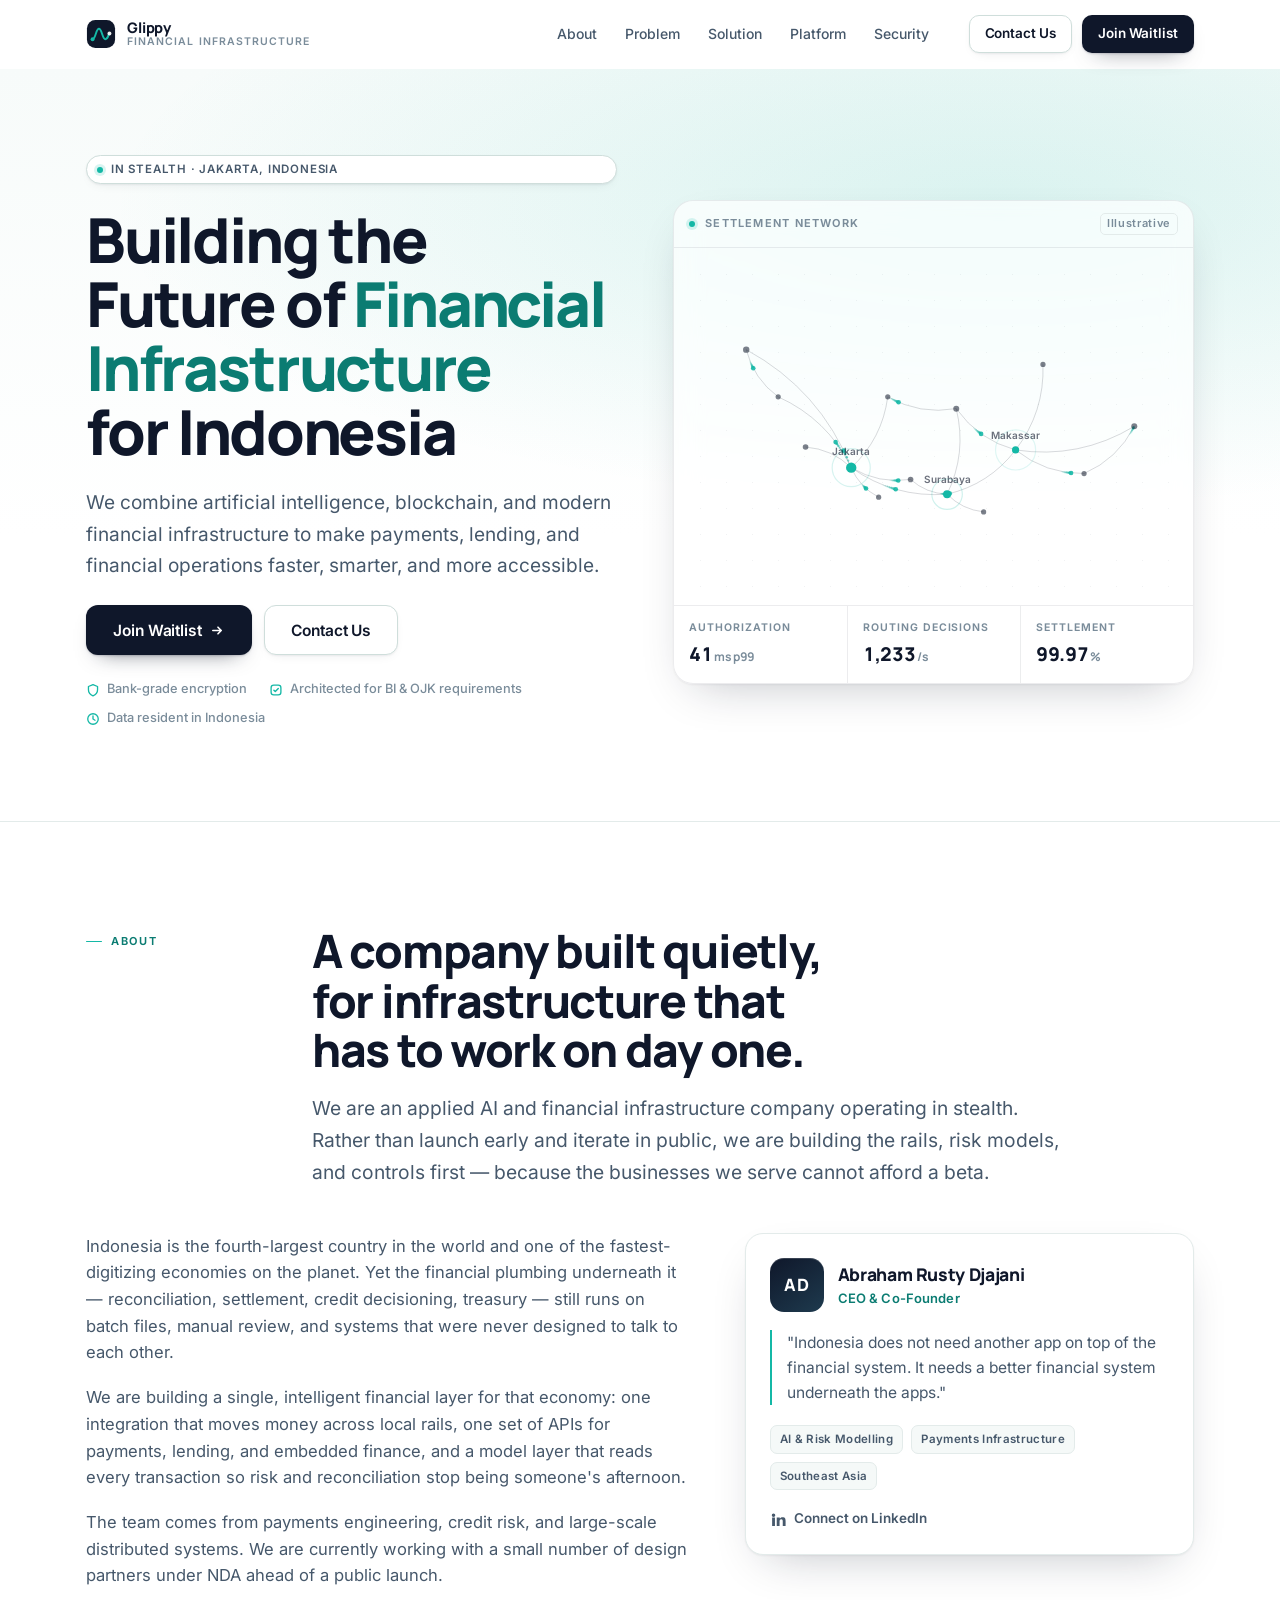
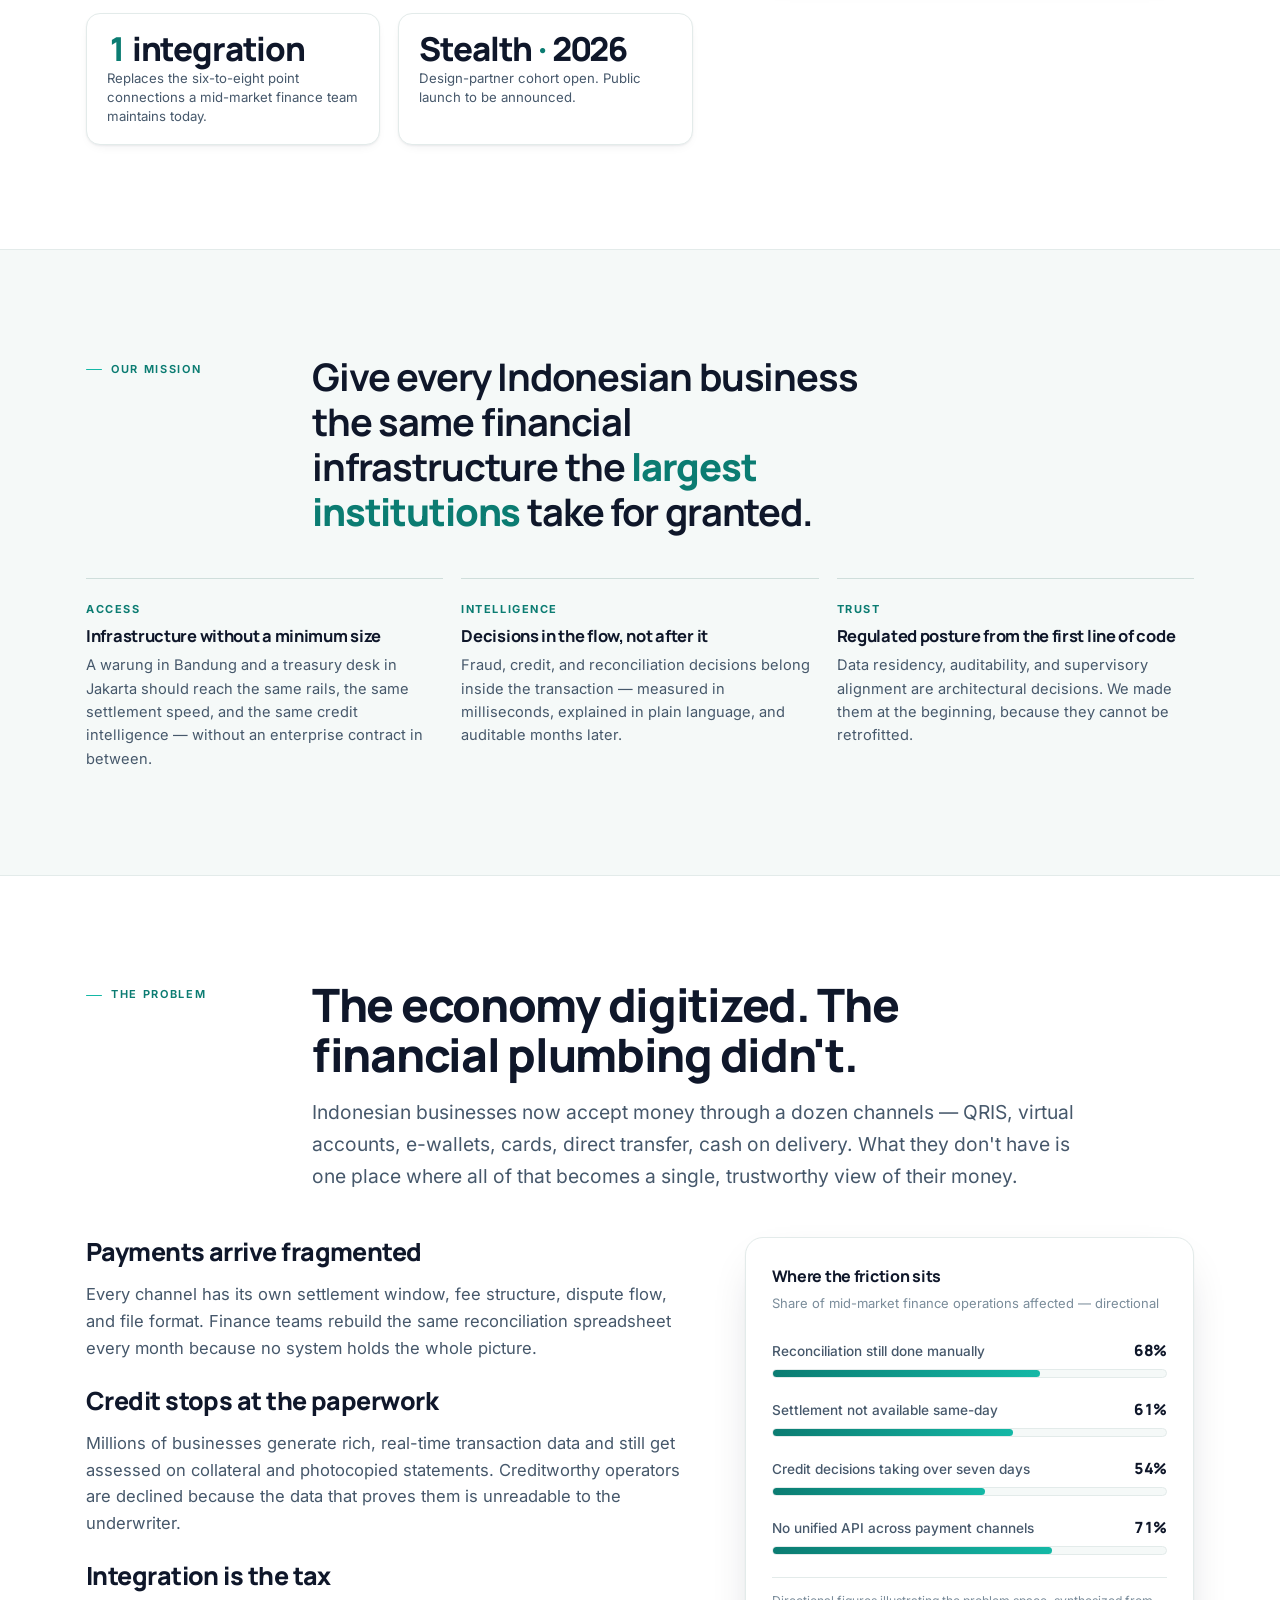
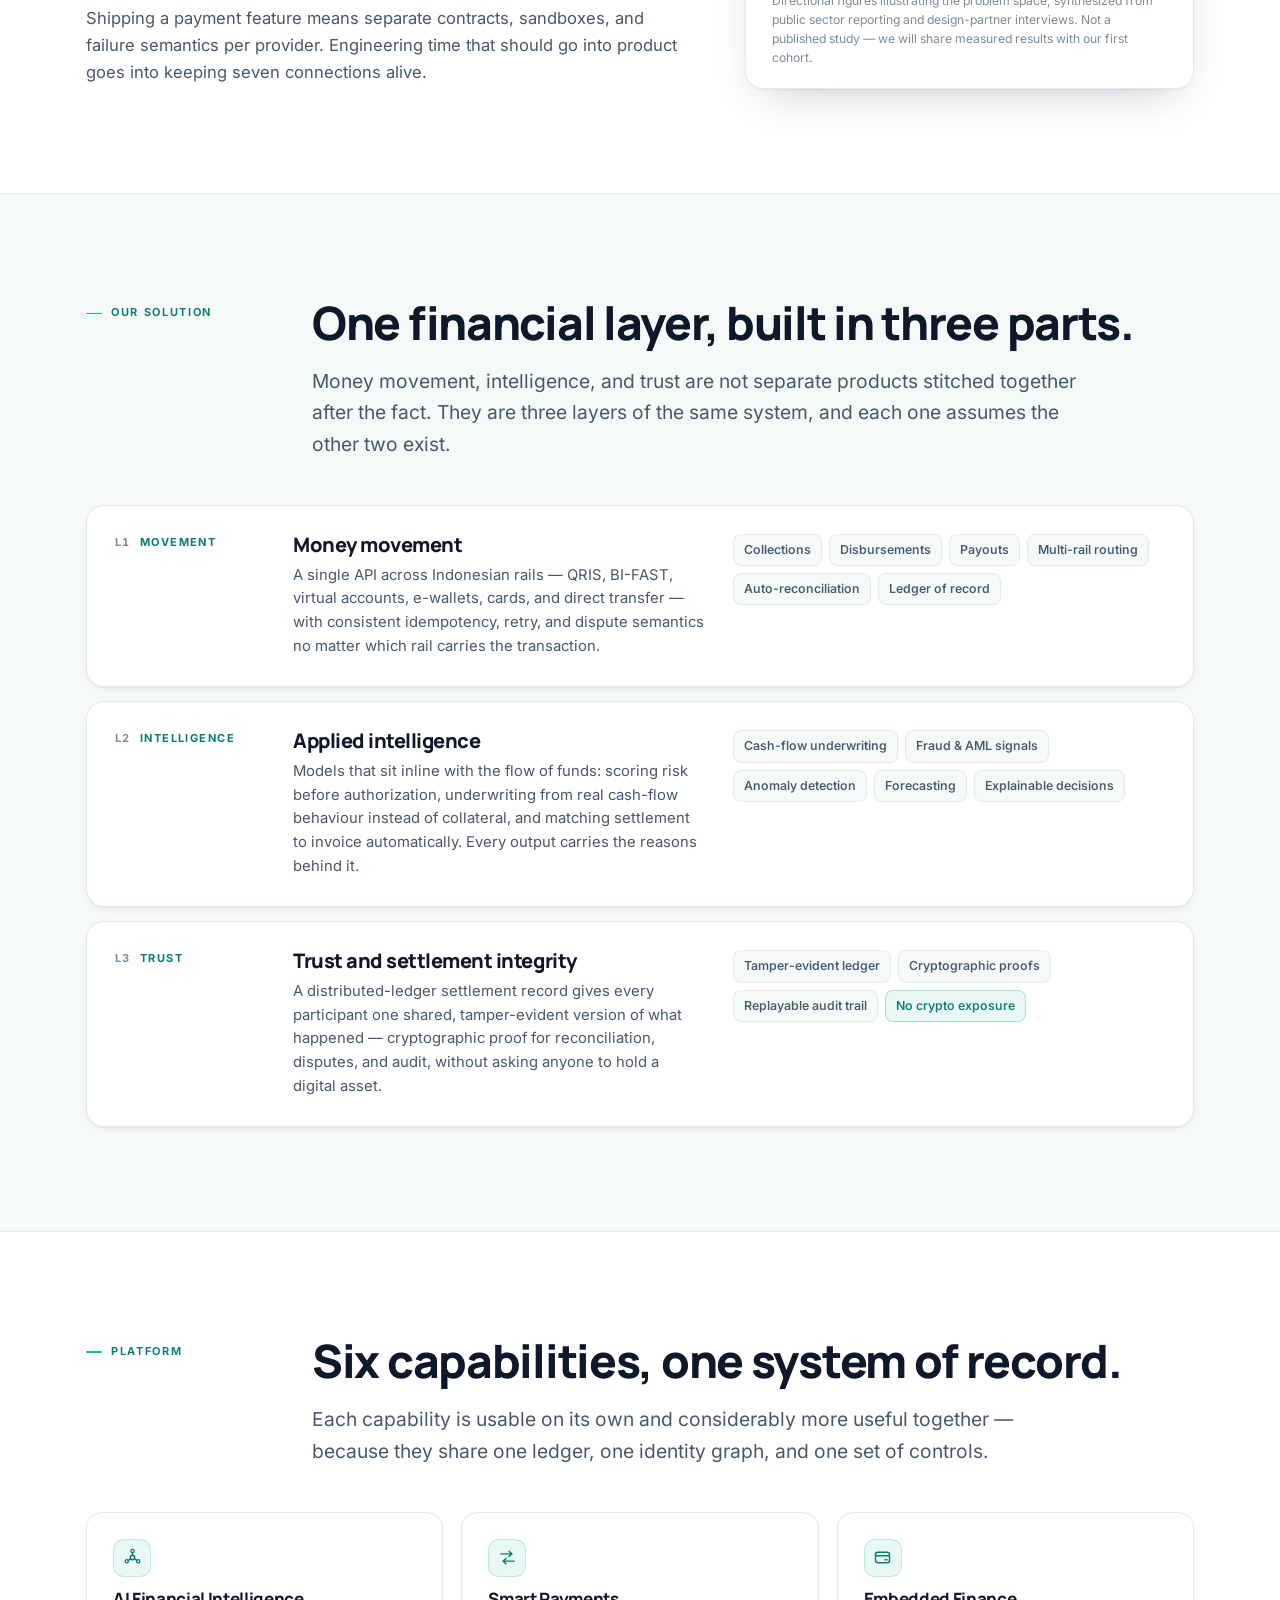
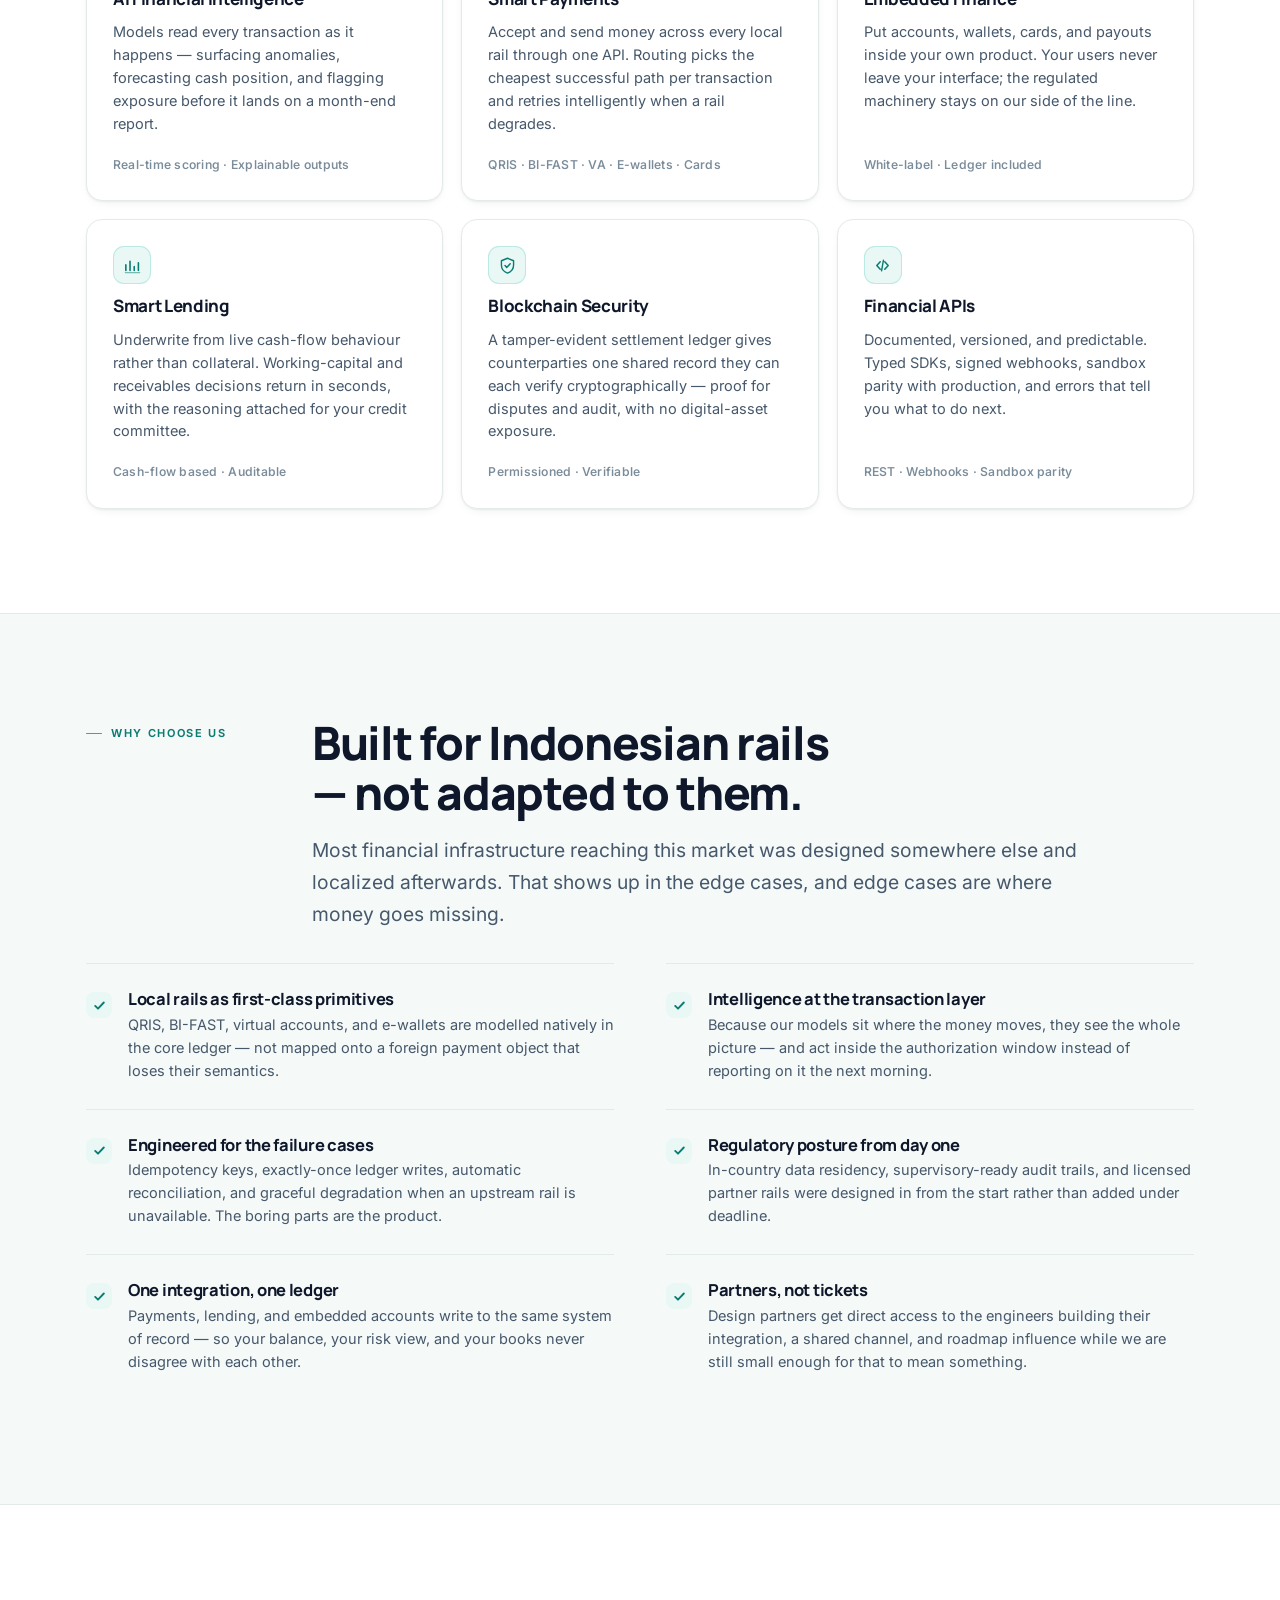
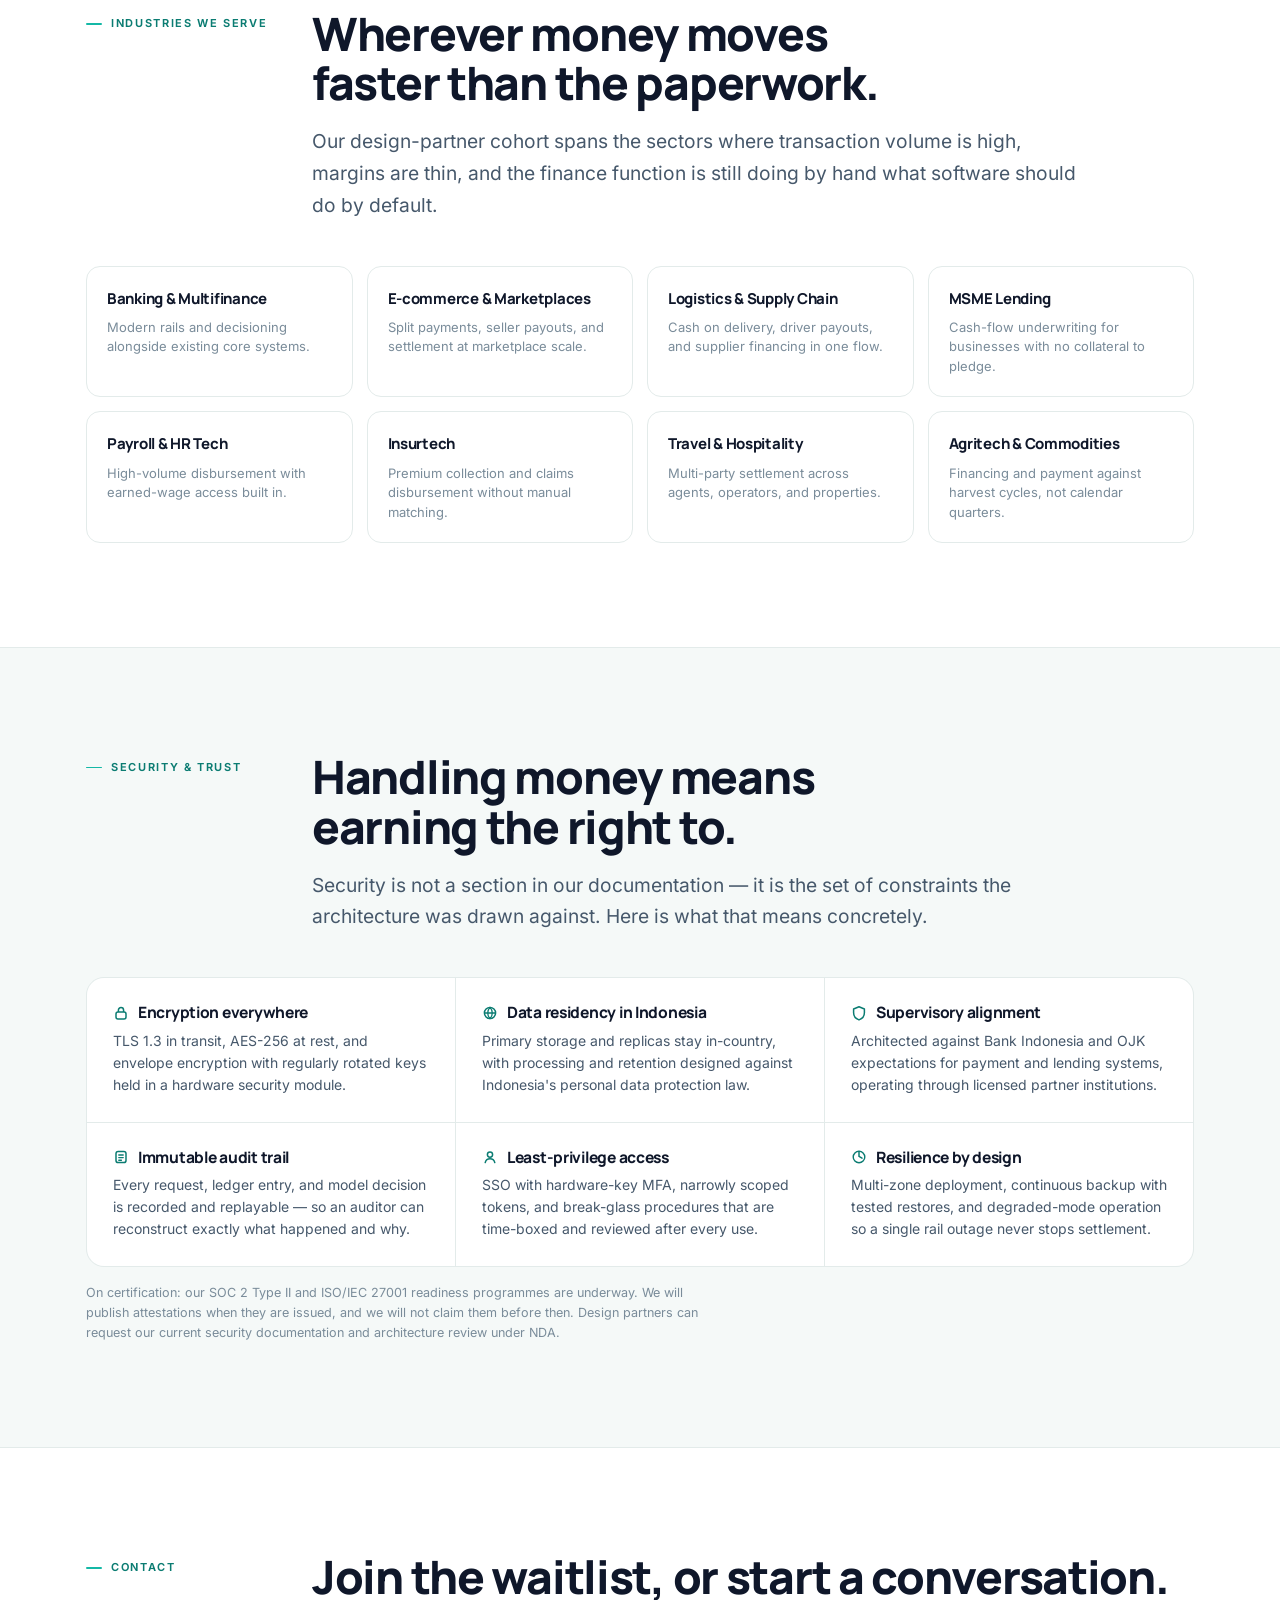
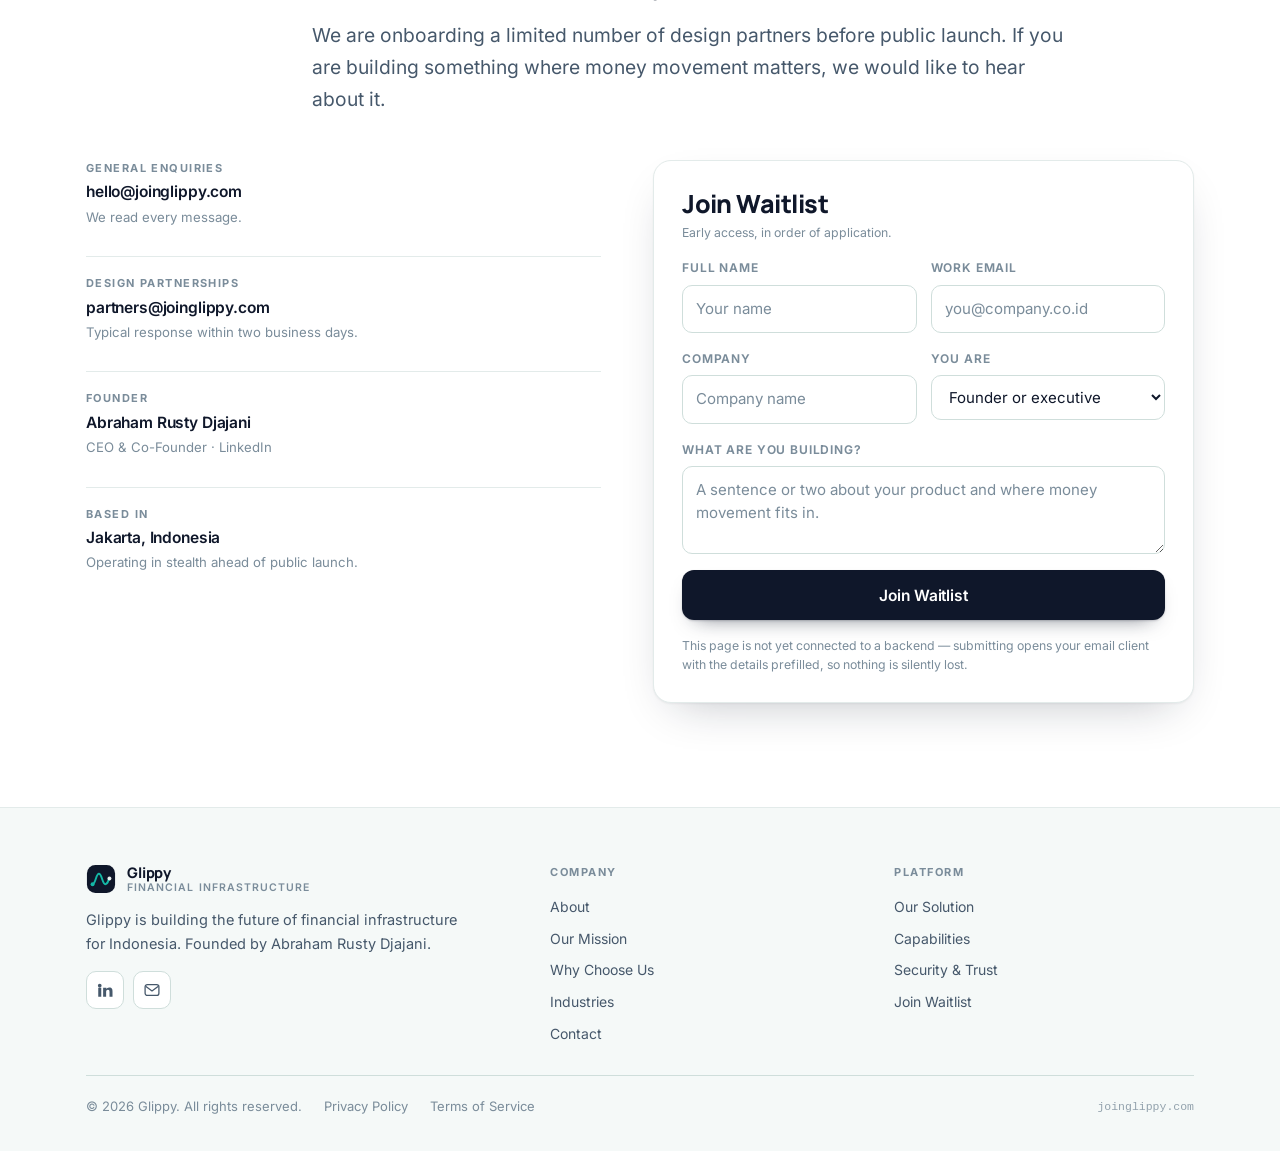
==== commit 15062f9e: "Point the LinkedIn links at the founder profile All three were href="#": the founder card, the conta" ====
--- a/index.html
+++ b/index.html
@@ -142,7 +142,7 @@
           <span class="tagchip">Payments Infrastructure</span>
           <span class="tagchip">Southeast Asia</span>
         </div>
-        <a class="linkedin" href="#" aria-label="Abraham Rusty Djajani on LinkedIn">
+        <a class="linkedin" href="https://www.linkedin.com/in/abraham-rusty-djajani/" target="_blank" rel="noopener" aria-label="Abraham Rusty Djajani on LinkedIn">
           <svg width="17" height="17" viewBox="0 0 24 24" fill="currentColor" aria-hidden="true"><path d="M4.98 3.5a2.5 2.5 0 1 1 0 5 2.5 2.5 0 0 1 0-5ZM3 9h4v12H3V9Zm7 0h3.8v1.7h.05c.53-.95 1.83-1.95 3.76-1.95C21.6 8.75 22 11 22 14.1V21h-4v-6.1c0-1.5-.03-3.4-2.1-3.4s-2.4 1.6-2.4 3.3V21h-4V9Z"/></svg>
           Connect on LinkedIn
         </a>
@@ -474,7 +474,7 @@
         <div class="cdetail">
           <span class="k">Founder</span>
           <span class="v">Abraham Rusty Djajani</span>
-          <span class="n">CEO &amp; Co-Founder · <a href="#">LinkedIn</a></span>
+          <span class="n">CEO &amp; Co-Founder · <a href="https://www.linkedin.com/in/abraham-rusty-djajani/" target="_blank" rel="noopener">LinkedIn</a></span>
         </div>
         <div class="cdetail">
           <span class="k">Based in</span>
@@ -549,7 +549,7 @@
         </a>
         <p class="body" style="font-size:14.5px;max-width:42ch">Glippy is building the future of financial infrastructure for Indonesia. Founded by Abraham Rusty Djajani.</p>
         <div class="social">
-          <a href="#" aria-label="LinkedIn">
+          <a href="https://www.linkedin.com/in/abraham-rusty-djajani/" target="_blank" rel="noopener" aria-label="LinkedIn">
             <svg width="18" height="18" viewBox="0 0 24 24" fill="currentColor" aria-hidden="true"><path d="M4.98 3.5a2.5 2.5 0 1 1 0 5 2.5 2.5 0 0 1 0-5ZM3 9h4v12H3V9Zm7 0h3.8v1.7h.05c.53-.95 1.83-1.95 3.76-1.95C21.6 8.75 22 11 22 14.1V21h-4v-6.1c0-1.5-.03-3.4-2.1-3.4s-2.4 1.6-2.4 3.3V21h-4V9Z"/></svg>
           </a>
           <a href="mailto:hello@joinglippy.com" aria-label="Email">
